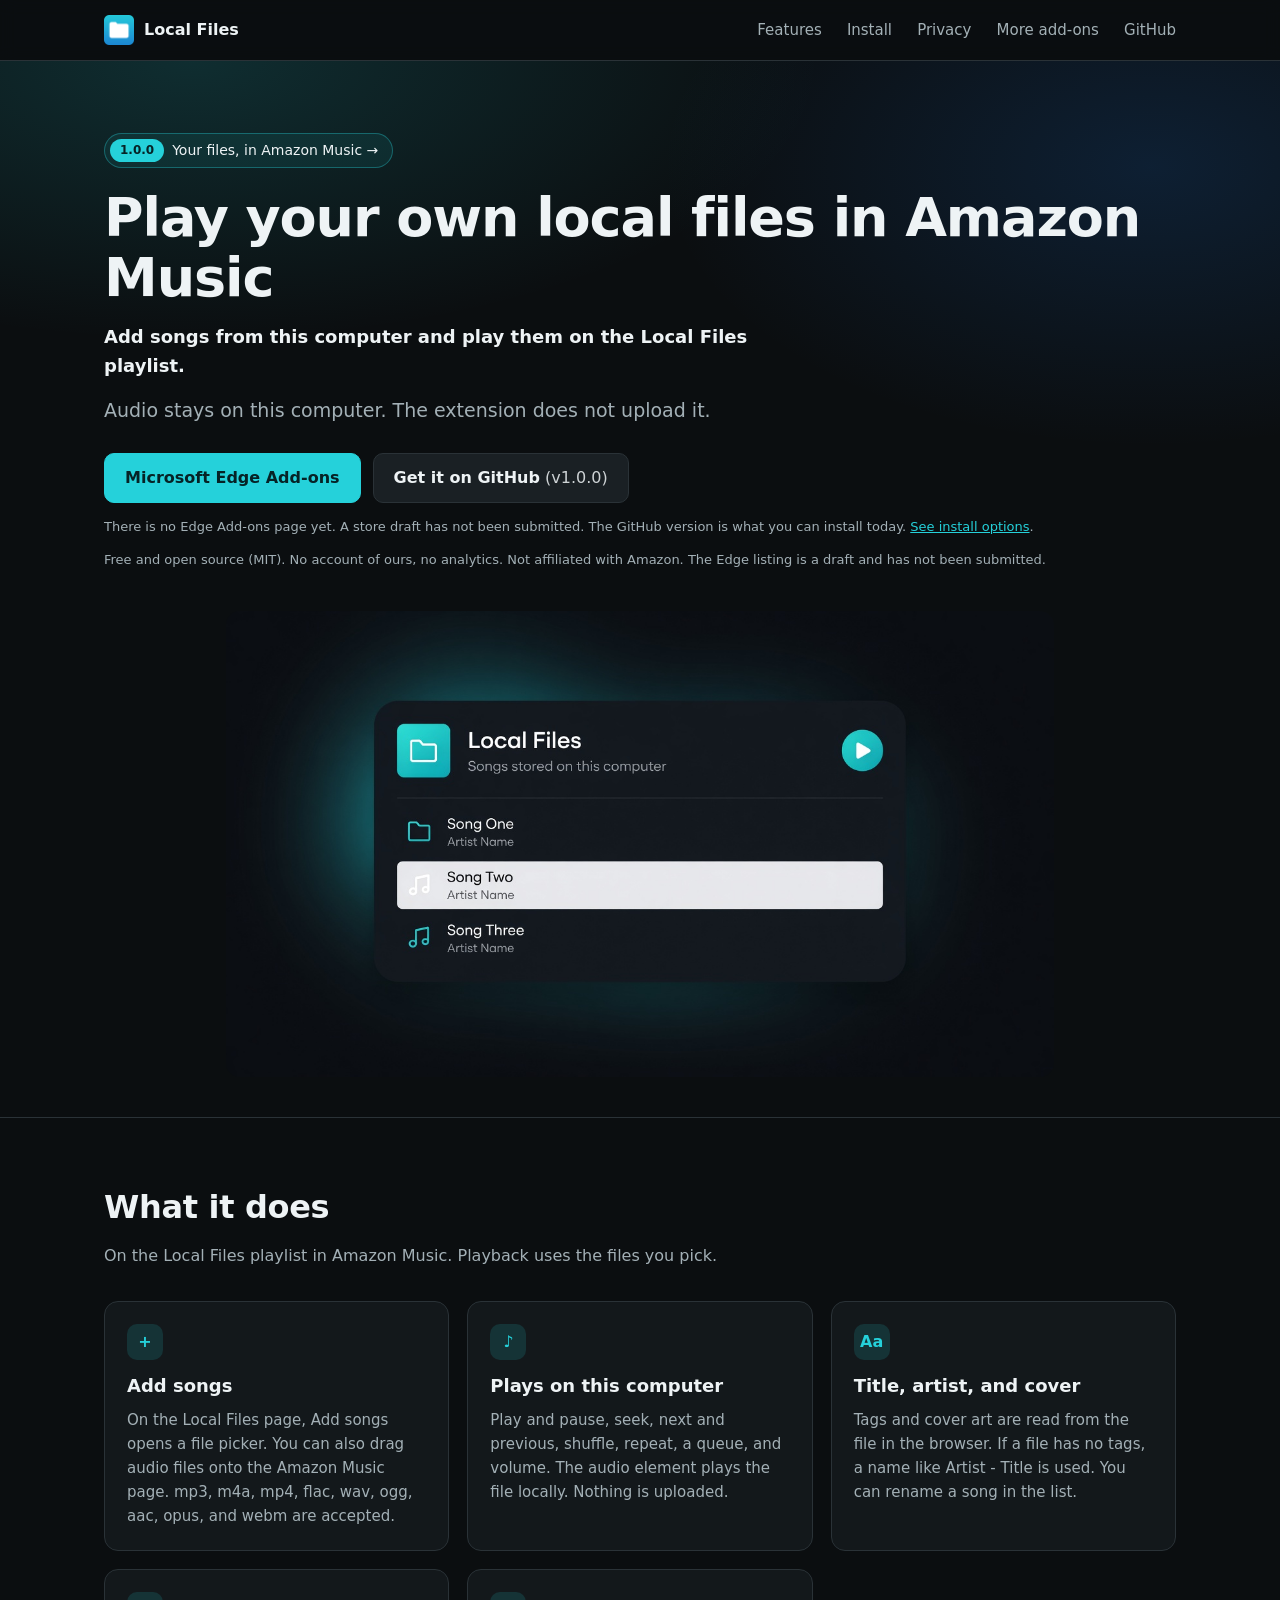
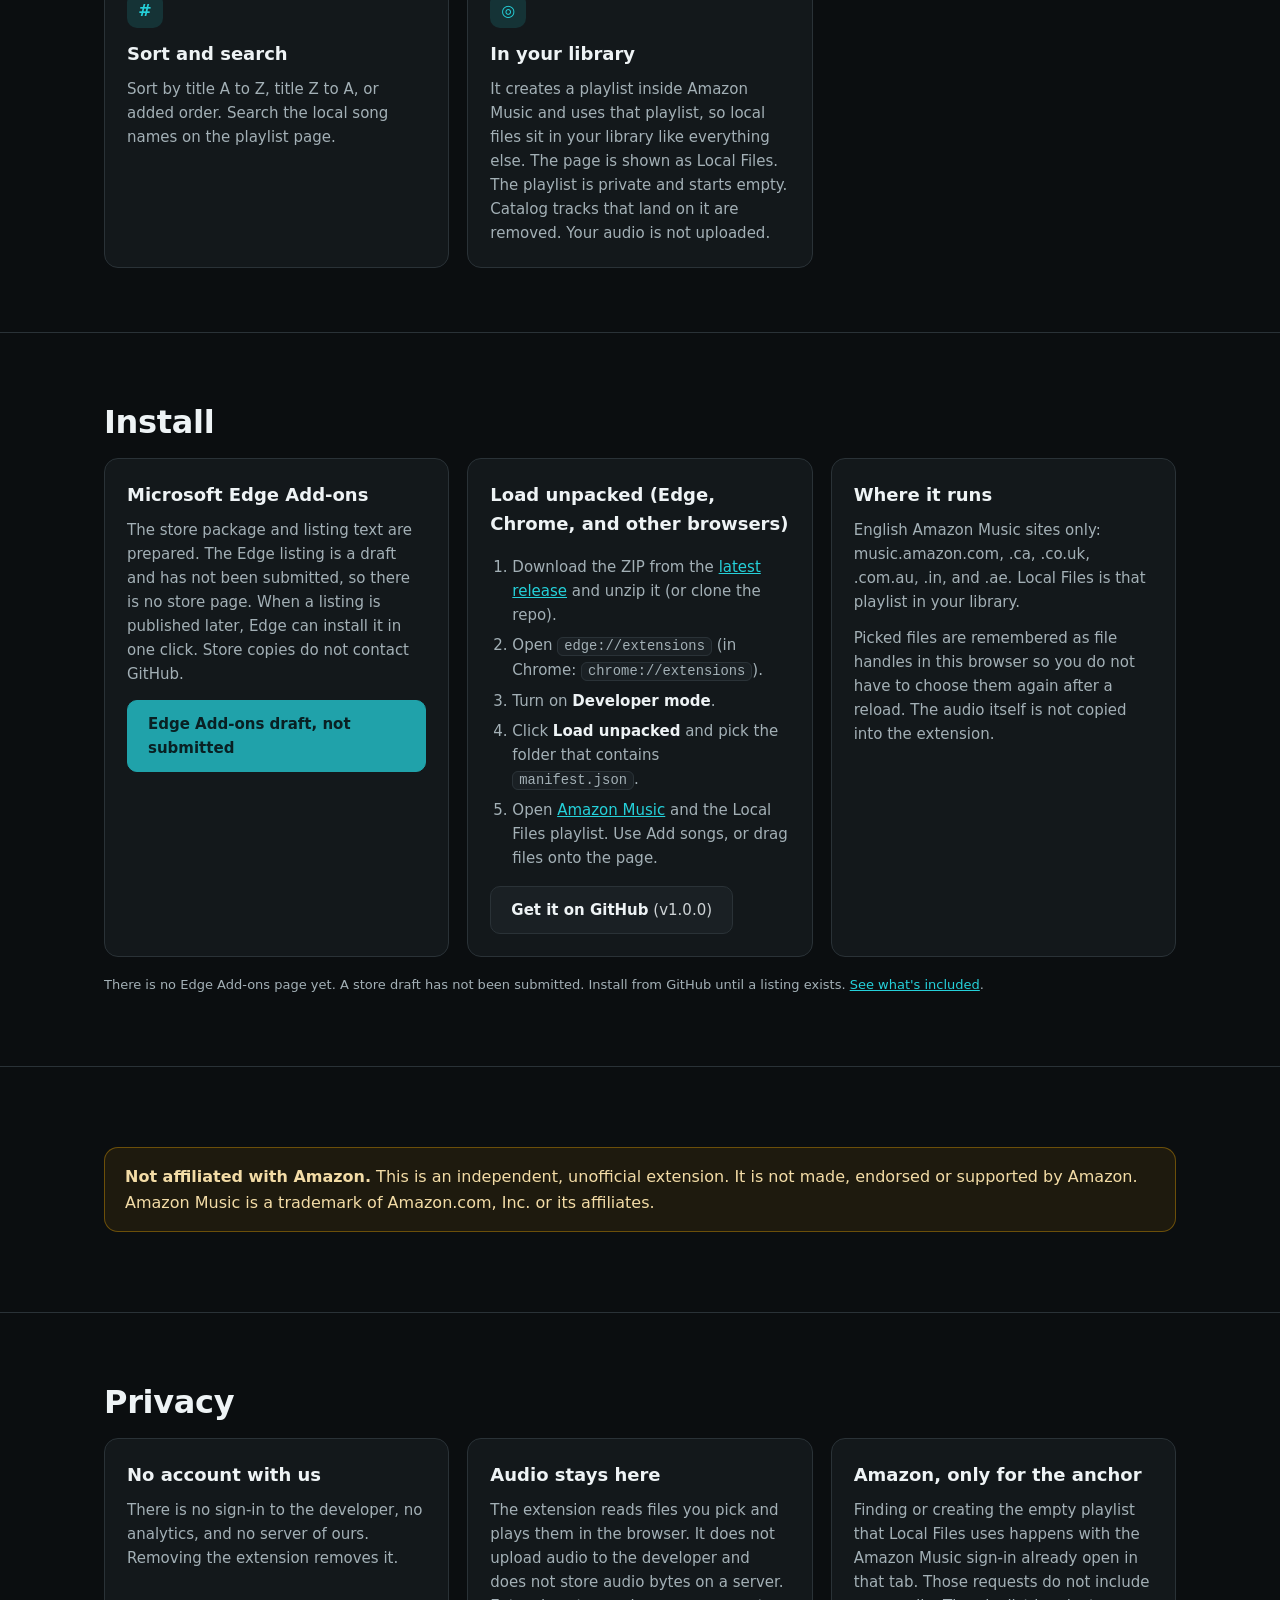
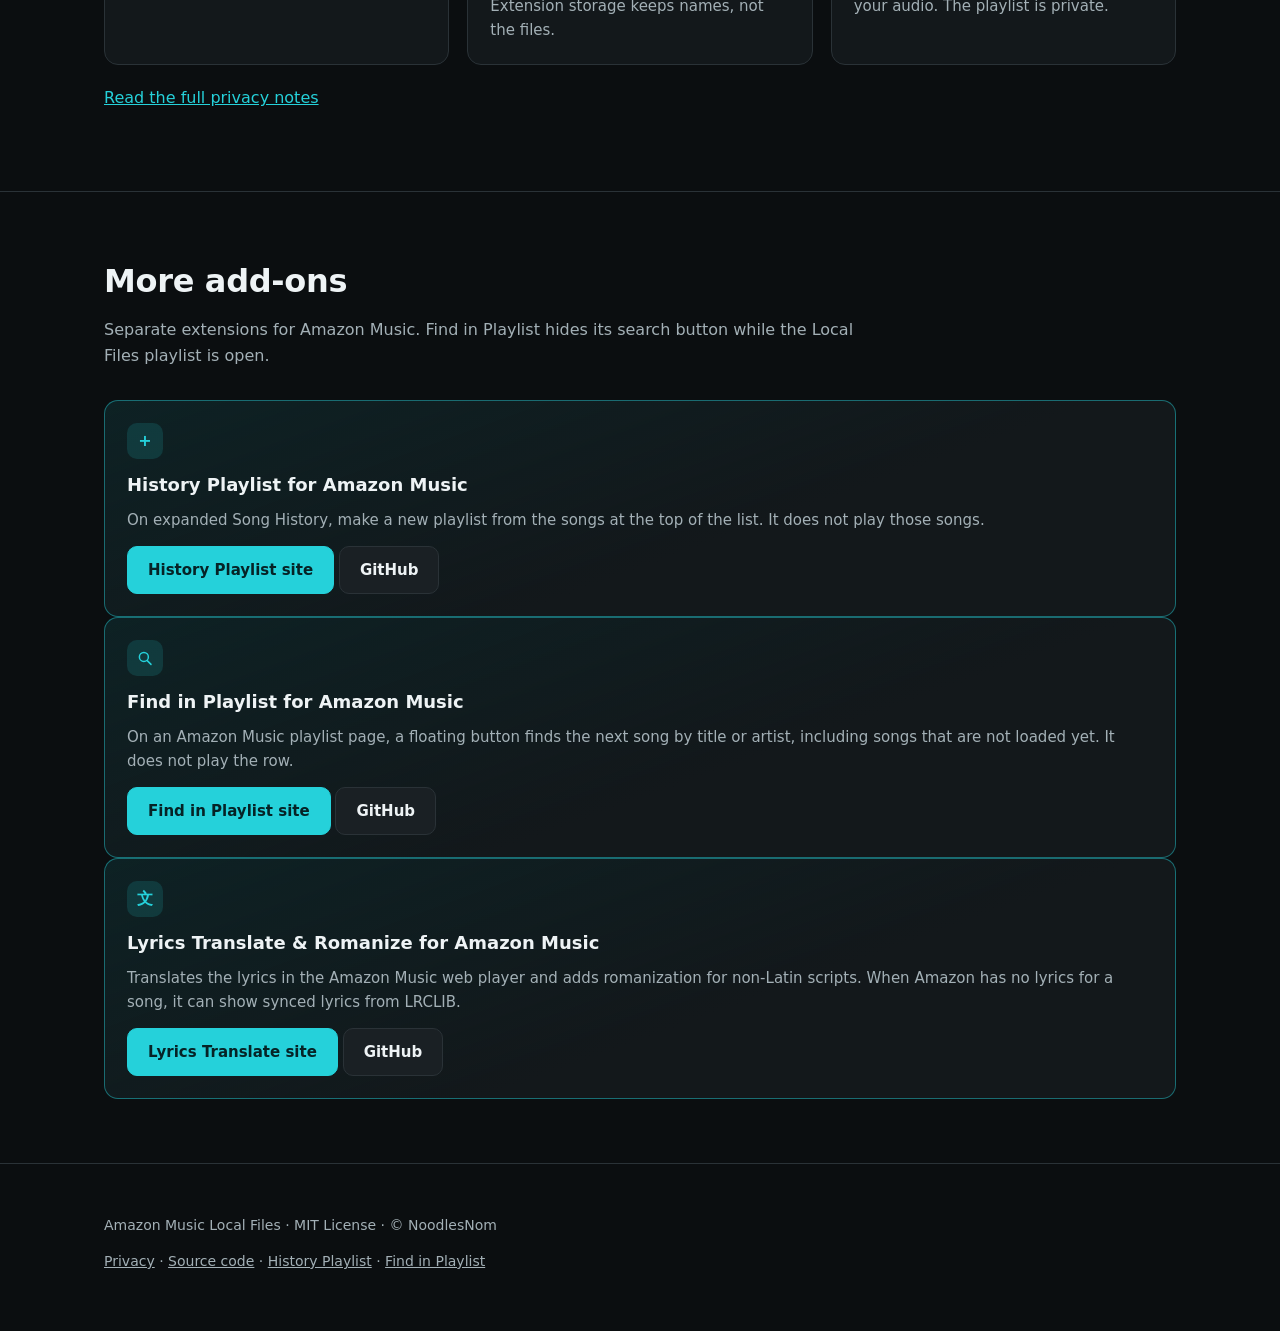
==== docs/index.html @ a8219f85 "Make the Local Files playlist private and update the site. Create that playlist as private, hide the" ====
<!doctype html>
<html lang="en">
<head>
<meta charset="utf-8">
<meta name="viewport" content="width=device-width, initial-scale=1">
<title>Amazon Music Local Files: Microsoft Edge extension</title>
<meta name="description" content="A free Microsoft Edge extension that plays audio files from this computer as a Local Files playlist in Amazon Music. Audio stays on this computer. Not affiliated with Amazon.">
<link rel="icon" href="img/icon.png">
<link rel="stylesheet" href="style.css">
</head>
<body>
<header class="top">
  <div class="wrap">
    <a class="brand" href="#"><img src="img/icon.png" alt="">Local Files</a>
    <nav>
      <a href="#features">Features</a>
      <a href="#install">Install</a>
      <a href="#privacy" class="hide-s">Privacy</a>
      <a href="#more">More add-ons</a>
      <a href="https://github.com/NoodlesNom/local-files-for-amazon-music">GitHub</a>
    </nav>
  </div>
</header>

<div class="hero">
  <div class="wrap">
    <a class="pill" href="#features"><b>1.0.0</b> Your files, in Amazon Music &rarr;</a>
    <h1>Play your own local files in Amazon Music</h1>
    <p class="kicker">Add songs from this computer and play them on the Local Files playlist.</p>
    <p class="lead">Audio stays on this computer. The extension does not upload it.</p>
    <div class="buttons">
      <a class="btn primary" href="#install">Microsoft Edge Add-ons<span class="bver" data-ver="store"></span></a>
      <a class="btn" href="https://github.com/NoodlesNom/local-files-for-amazon-music/releases/latest" title="Download the ZIP and load it unpacked">Get it on GitHub<span class="bver" data-ver="github"></span></a>
    </div>
    <p class="note versions">There is no Edge Add-ons page yet. A store draft has not been submitted. The GitHub version is what you can install today. <a href="#install">See install options</a>.</p>
    <p class="note">Free and open source (MIT). No account of ours, no analytics. Not affiliated with Amazon. The Edge listing is a draft and has not been submitted.</p>
    <div class="shot">
      <img src="img/local-files-hero.png" alt="Local Files playlist with Song One, Song Two, and Song Three, and a play button.">
    </div>
  </div>
</div>

<section id="features">
  <div class="wrap">
    <h2>What it does</h2>
    <p class="sub">On the Local Files playlist in Amazon Music. Playback uses the files you pick.</p>
    <div class="grid">
      <div class="card"><div class="icon">+</div><h3>Add songs</h3>
        <p>On the Local Files page, Add songs opens a file picker. You can also drag audio files onto the Amazon Music page. mp3, m4a, mp4, flac, wav, ogg, aac, opus, and webm are accepted.</p></div>
      <div class="card"><div class="icon">♪</div><h3>Plays on this computer</h3>
        <p>Play and pause, seek, next and previous, shuffle, repeat, a queue, and volume. The audio element plays the file locally. Nothing is uploaded.</p></div>
      <div class="card"><div class="icon">Aa</div><h3>Title, artist, and cover</h3>
        <p>Tags and cover art are read from the file in the browser. If a file has no tags, a name like Artist - Title is used. You can rename a song in the list.</p></div>
      <div class="card"><div class="icon">#</div><h3>Sort and search</h3>
        <p>Sort by title A to Z, title Z to A, or added order. Search the local song names on the playlist page.</p></div>
      <div class="card"><div class="icon">◎</div><h3>In your library</h3>
        <p>It creates a playlist inside Amazon Music and uses that playlist, so local files sit in your library like everything else. The page is shown as Local Files. The playlist is private and starts empty. Catalog tracks that land on it are removed. Your audio is not uploaded.</p></div>
    </div>
  </div>
</section>

<section id="install">
  <div class="wrap">
    <h2>Install</h2>
    <div class="grid">
      <div class="card"><h3>Microsoft Edge Add-ons</h3>
        <p>The store package and listing text are prepared. The Edge listing is a draft and has not been submitted, so there is no store page. When a listing is published later, Edge can install it in one click. Store copies do not contact GitHub.</p>
        <p style="margin-top:14px"><a class="btn primary" href="#install" aria-disabled="true">Edge Add-ons draft, not submitted<span class="bver" data-ver="store"></span></a></p></div>
      <div class="card"><h3>Load unpacked (Edge, Chrome, and other browsers)</h3>
        <ol class="steps">
          <li>Download the ZIP from the <a href="https://github.com/NoodlesNom/local-files-for-amazon-music/releases/latest">latest release</a> and unzip it (or clone the repo).</li>
          <li>Open <code>edge://extensions</code> (in Chrome: <code>chrome://extensions</code>).</li>
          <li>Turn on <b>Developer mode</b>.</li>
          <li>Click <b>Load unpacked</b> and pick the folder that contains <code>manifest.json</code>.</li>
          <li>Open <a href="https://music.amazon.com">Amazon Music</a> and the Local Files playlist. Use Add songs, or drag files onto the page.</li>
        </ol>
        <p style="margin-top:14px"><a class="btn" href="https://github.com/NoodlesNom/local-files-for-amazon-music/releases/latest" title="Download the ZIP and load it unpacked">Get it on GitHub<span class="bver" data-ver="github"></span></a></p></div>
      <div class="card"><h3>Where it runs</h3>
        <p>English Amazon Music sites only: music.amazon.com, .ca, .co.uk, .com.au, .in, and .ae. Local Files is that playlist in your library.</p>
        <p style="margin-top:12px">Picked files are remembered as file handles in this browser so you do not have to choose them again after a reload. The audio itself is not copied into the extension.</p></div>
    </div>
    <p class="note versions" style="margin-top:18px">There is no Edge Add-ons page yet. A store draft has not been submitted. Install from GitHub until a listing exists. <a href="#features">See what's included</a>.</p>
  </div>
</section>

<section>
  <div class="wrap">
    <p class="disclaimer"><b>Not affiliated with Amazon.</b> This is an independent, unofficial extension. It is not made, endorsed or supported by Amazon. Amazon Music is a trademark of Amazon.com, Inc. or its affiliates.</p>
  </div>
</section>

<section id="privacy">
  <div class="wrap">
    <h2>Privacy</h2>
    <div class="grid">
      <div class="card"><h3>No account with us</h3><p>There is no sign-in to the developer, no analytics, and no server of ours. Removing the extension removes it.</p></div>
      <div class="card"><h3>Audio stays here</h3><p>The extension reads files you pick and plays them in the browser. It does not upload audio to the developer and does not store audio bytes on a server. Extension storage keeps names, not the files.</p></div>
      <div class="card"><h3>Amazon, only for the anchor</h3><p>Finding or creating the empty playlist that Local Files uses happens with the Amazon Music sign-in already open in that tab. Those requests do not include your audio. The playlist is private.</p></div>
    </div>
    <p style="margin-top:20px"><a href="privacy.html">Read the full privacy notes</a></p>
  </div>
</section>

<section id="more">
  <div class="wrap">
    <h2>More add-ons</h2>
    <p class="sub">Separate extensions for Amazon Music. Find in Playlist hides its search button while the Local Files playlist is open.</p>
    <div class="card new">
      <div class="icon" aria-hidden="true">+</div>
      <h3>History Playlist for Amazon Music</h3>
      <p>On expanded Song History, make a new playlist from the songs at the top of the list. It does not play those songs.</p>
      <p style="margin-top:14px"><a class="btn primary" href="https://noodlesnom.github.io/history-playlist-for-amazon-music/">History Playlist site</a> <a class="btn" href="https://github.com/NoodlesNom/history-playlist-for-amazon-music">GitHub</a></p>
    </div>
    <div class="card new">
      <div class="icon" aria-hidden="true"><svg viewBox="0 0 24 24" width="18" height="18"><circle cx="10.5" cy="10.5" r="6" fill="none" stroke="currentColor" stroke-width="2"/><path d="M15 15.5 L20 20.5" fill="none" stroke="currentColor" stroke-width="2" stroke-linecap="round"/></svg></div>
      <h3>Find in Playlist for Amazon Music</h3>
      <p>On an Amazon Music playlist page, a floating button finds the next song by title or artist, including songs that are not loaded yet. It does not play the row.</p>
      <p style="margin-top:14px"><a class="btn primary" href="https://noodlesnom.github.io/find-in-playlist-for-amazon-music/">Find in Playlist site</a> <a class="btn" href="https://github.com/NoodlesNom/find-in-playlist-for-amazon-music">GitHub</a></p>
    </div>
    <div class="card new">
      <div class="icon">文</div>
      <h3>Lyrics Translate &amp; Romanize for Amazon Music</h3>
      <p>Translates the lyrics in the Amazon Music web player and adds romanization for non-Latin scripts. When Amazon has no lyrics for a song, it can show synced lyrics from LRCLIB.</p>
      <p style="margin-top:14px"><a class="btn primary" href="https://noodlesnom.github.io/lyrics-translate-for-amazon-music/">Lyrics Translate site</a> <a class="btn" href="https://github.com/NoodlesNom/lyrics-translate-for-amazon-music">GitHub</a></p>
    </div>
  </div>
</section>

<footer>
  <div class="wrap">
    <p>Amazon Music Local Files · MIT License · © NoodlesNom</p>
    <p><a href="privacy.html">Privacy</a> · <a href="https://github.com/NoodlesNom/local-files-for-amazon-music">Source code</a> · <a href="https://noodlesnom.github.io/history-playlist-for-amazon-music/">History Playlist</a> · <a href="https://noodlesnom.github.io/find-in-playlist-for-amazon-music/">Find in Playlist</a></p>
  </div>
</footer>
<script>
// Version numbers in the install buttons: versions.json is on this same site (updated by a GitHub Actions workflow every
// 6 hours and on each release), so visitors' browsers make no third-party requests. If it can't load, the buttons just show no version.
fetch('versions.json', { cache: 'no-cache' }).then((r) => (r.ok ? r.json() : Promise.reject(r.status))).then((v) => {
  const ok = (x) => typeof x === 'string' && /^\d+(\.\d+){1,3}$/.test(x);
  const at = new Date(v.checked);
  const when = isNaN(at) ? '' : 'Version checked ' + at.toLocaleString();
  document.querySelectorAll('[data-ver]').forEach((el) => {
    const x = v[el.dataset.ver];
    if (!ok(x)) return;
    el.textContent = ' (v' + x + ')';
    if (when) el.parentElement.title = (el.parentElement.title ? el.parentElement.title + '. ' : '') + when;
  });
  if (ok(v.store) && ok(v.github) && v.store === v.github) {
    document.querySelectorAll('.note.versions').forEach((el) => { el.hidden = true; });
  }
}).catch(() => {});
</script>
</body>
</html>
---- docs/style.css ----
:root {
  --bg: #0b0e10; --panel: #13181b; --panel2: #1a2024; --line: #2a3237; --text: #eef3f5; --muted: #a3b0b6;
  --accent: #25d1da; --blue: #1a6fd1; --radius: 14px;
}
* { box-sizing: border-box; }
html { scroll-behavior: smooth; }
body { margin: 0; background: var(--bg); color: var(--text); font: 16px/1.6 system-ui, -apple-system, "Segoe UI", Roboto, "Helvetica Neue", Arial, sans-serif; }
a { color: var(--accent); }
img { max-width: 100%; height: auto; display: block; }
.wrap { max-width: 1120px; margin: 0 auto; padding: 0 24px; }
header.top { position: sticky; top: 0; z-index: 10; background: rgba(11, 14, 16, .88); backdrop-filter: blur(8px); border-bottom: 1px solid var(--line); }
header.top .wrap { display: flex; align-items: center; justify-content: space-between; height: 60px; gap: 16px; }
.brand { display: flex; align-items: center; gap: 10px; color: var(--text); text-decoration: none; font-weight: 700; }
.brand img { width: 30px; height: 30px; }
nav a { color: var(--muted); text-decoration: none; margin-left: 20px; font-size: 15px; }
nav a:hover { color: var(--text); }
.hero { padding: 72px 0 40px; background: radial-gradient(900px 400px at 15% 0%, rgba(37, 209, 218, .16), transparent 70%), radial-gradient(700px 400px at 90% 10%, rgba(26, 111, 209, .18), transparent 70%); }
.hero h1 { font-size: clamp(32px, 5vw, 54px); line-height: 1.1; margin: 0 0 16px; letter-spacing: -.02em; }
.hero h1 span { background: linear-gradient(90deg, var(--accent), #6aa8ff); -webkit-background-clip: text; background-clip: text; color: transparent; }
.lead { font-size: 19px; color: var(--muted); max-width: 720px; margin: 0 0 28px; }
.buttons { display: flex; flex-wrap: wrap; gap: 12px; margin-bottom: 14px; }
.btn { display: inline-block; padding: 11px 20px; border-radius: 10px; font-weight: 600; text-decoration: none; border: 1px solid var(--line); color: var(--text); background: var(--panel2); }
.btn.primary { background: var(--accent); color: #062326; border-color: var(--accent); }
.btn[aria-disabled="true"] { opacity: .75; cursor: default; }
.note { font-size: 13px; color: var(--muted); }
.note.versions { margin: 0 0 6px; }
.btn .bver { font-variant-numeric: tabular-nums; opacity: .85; font-weight: 500; }
.shot { width: min(100%, 828px); margin: 40px auto 0; border-radius: var(--radius); overflow: hidden; }
.shot img { width: 100%; height: auto; }
section { padding: 64px 0; border-top: 1px solid var(--line); }
section h2 { font-size: 32px; margin: 0 0 10px; letter-spacing: -.01em; }
section > .wrap > p.sub { color: var(--muted); margin: 0 0 32px; max-width: 760px; }
.grid { display: grid; grid-template-columns: repeat(auto-fit, minmax(300px, 1fr)); gap: 18px; }
.card { background: var(--panel); border: 1px solid var(--line); border-radius: var(--radius); padding: 22px; }
.card h3 { margin: 0 0 8px; font-size: 18px; }
.card p, .card li { color: var(--muted); font-size: 15px; }
.card p { margin: 0; }
.card ul { margin: 8px 0 0; padding-left: 18px; }
.icon { display: inline-flex; width: 36px; height: 36px; align-items: center; justify-content: center; border-radius: 10px; background: rgba(37, 209, 218, .14); color: var(--accent); font-weight: 700; margin-bottom: 12px; }
.split { display: grid; grid-template-columns: 1.35fr 1fr; gap: 40px; align-items: center; margin-top: 48px; }
.split.rev { grid-template-columns: 1fr 1.35fr; }
.split.rev .media { order: 2; }
.split .media { border-radius: var(--radius); overflow: hidden; border: 1px solid var(--line); }
.split .media img { width: 100%; height: auto; }
.split h3 { font-size: 24px; margin: 0 0 10px; }
.split p, .split li { color: var(--muted); }
.popup-wrap { display: grid; grid-template-columns: 340px 1fr; gap: 48px; align-items: start; }
.popup-wrap .popup-img { border-radius: 12px; overflow: hidden; border: 1px solid var(--line); box-shadow: 0 20px 60px rgba(0, 0, 0, .5); }
dl.controls { margin: 0; display: grid; grid-template-columns: 200px 1fr; gap: 12px 20px; }
dl.controls dt { font-weight: 600; }
dl.controls dd { margin: 0; color: var(--muted); }
.dot { display: inline-block; width: 10px; height: 10px; border-radius: 50%; margin-right: 6px; vertical-align: 0; }
.g { background: #3ddc84; } .a { background: #ffb300; } .r { background: #ff5252; } .n { background: #8a8f91; }
ol.steps { padding-left: 22px; } ol.steps li { margin: 6px 0; color: var(--muted); } ol.steps li b { color: var(--text); }
code, kbd { background: var(--panel2); border: 1px solid var(--line); border-radius: 6px; padding: 1px 6px; font-size: .92em; }
.disclaimer { background: rgba(255, 179, 0, .08); border: 1px solid rgba(255, 179, 0, .35); border-radius: var(--radius); padding: 16px 20px; color: #f3dca6; }
footer { border-top: 1px solid var(--line); padding: 36px 0 48px; color: var(--muted); font-size: 14px; }
footer a { color: var(--muted); }
.doc { max-width: 780px; padding: 48px 24px 64px; margin: 0 auto; }
.doc h1 { font-size: 36px; margin: 0 0 6px; }
.doc h2 { font-size: 22px; margin: 34px 0 8px; }
.doc p, .doc li { color: #cdd6da; }
.pill { display: inline-flex; align-items: center; gap: 8px; margin-bottom: 20px; padding: 5px 14px 5px 5px; border-radius: 999px; border: 1px solid rgba(37, 209, 218, .35); background: rgba(37, 209, 218, .08); color: var(--text); text-decoration: none; font-size: 14px; }
.pill b { white-space: nowrap; flex: none; background: var(--accent); color: #062326; border-radius: 999px; padding: 2px 10px; font-size: 12px; }
.pill:hover { border-color: var(--accent); }
.tag { display: inline-block; vertical-align: middle; margin-left: 6px; padding: 1px 8px; border-radius: 999px; background: rgba(37, 209, 218, .16); color: var(--accent); font-size: 11px; font-weight: 700; letter-spacing: .04em; text-transform: uppercase; }
.split .tag { margin: 0 0 10px; }
.card { position: relative; }
.card .icon + .tag { position: absolute; top: 28px; right: 22px; margin: 0; }
.grid > .card.new { grid-column: 1 / -1; }
.grid.five { grid-template-columns: repeat(6, 1fr); }
.grid.five > .card { grid-column: span 2; }
.grid.five > .card:nth-child(n+4) { grid-column: span 3; }
.doc .table-wrap { overflow-x: auto; }
.card.new { border-color: rgba(37, 209, 218, .45); background: linear-gradient(160deg, rgba(37, 209, 218, .10), var(--panel) 60%); }
ul.ticks { list-style: none; padding: 0; margin: 14px 0 0; }
ul.ticks li { position: relative; padding-left: 26px; margin: 8px 0; }
ul.ticks li::before { content: "✓"; position: absolute; left: 0; top: 0; color: var(--accent); font-weight: 700; }
.changelog { display: grid; grid-template-columns: repeat(auto-fit, minmax(190px, 1fr)); gap: 16px; }
.changelog .card h3 { font-size: 20px; }
.card p.upd-note { margin-top: 12px; padding: 10px 12px; border-radius: 10px; background: rgba(26, 111, 209, .14); border: 1px solid rgba(26, 111, 209, .45); color: #cdd6da; }
.card p.upd-note b { color: var(--text); }

.kicker { font-size: 18px; font-weight: 600; color: var(--text); max-width: 720px; margin: 0 0 14px; }
.search-stage {
  background:
    radial-gradient(640px 280px at 72% 0%, rgba(37, 209, 218, .20), transparent 70%),
    radial-gradient(480px 240px at 10% 100%, rgba(26, 111, 209, .16), transparent 70%),
    #13181b;
  padding: 64px 24px 72px;
  display: flex;
  justify-content: center;
}
.search-demo { display: flex; flex-direction: column; align-items: flex-end; gap: 16px; width: min(560px, 100%); }
.demo-btn {
  width: 64px; height: 64px; border-radius: 50%;
  border: 2px solid #25d1da; background: rgba(20, 22, 23, .92); color: #25d1da;
  display: flex; align-items: center; justify-content: center;
  box-shadow: 0 8px 24px rgba(0, 0, 0, .35);
}
.demo-btn svg { width: 32px; height: 32px; display: block; }
.demo-pop {
  display: flex; flex-wrap: wrap; align-items: center; gap: 12px;
  width: 100%; padding: 16px;
  border: 2px solid #3a3f41; border-radius: 20px; background: #0f1111;
  box-shadow: 0 16px 50px rgba(0, 0, 0, .45);
}
.demo-input {
  flex: 1 1 180px; min-width: 0; height: 56px;
  border: 2px solid #25d1da; border-radius: 12px; background: #1c1f20;
  color: rgba(255, 255, 255, .45); font: 26px/56px system-ui, -apple-system, "Segoe UI", sans-serif;
  padding: 0 16px;
}
.demo-go {
  height: 56px; border-radius: 12px; background: #25d1da; color: #0f1111;
  font: 600 26px/56px system-ui, -apple-system, "Segoe UI", sans-serif; padding: 0 20px;
}
@media (max-width: 860px) {
  .split, .split.rev, .popup-wrap, .grid.five { grid-template-columns: 1fr; }
  .grid.five > .card, .grid.five > .card:nth-child(n+4) { grid-column: auto; }
  .split.rev .media { order: 0; }
  dl.controls { grid-template-columns: 1fr; gap: 2px; } dl.controls dd { margin-bottom: 10px; }
  nav a { margin-left: 12px; }
}
@media (max-width: 560px) {
  nav a.hide-s { display: none; }
  .brand { white-space: nowrap; } nav { white-space: nowrap; } nav a { margin-left: 10px; font-size: 14px; }
  .pill { font-size: 12px; border-radius: 16px; }
}

.hist-pop {
  width: min(360px, 100%);
  display: flex; flex-direction: column; gap: 12px;
  padding: 20px; border: 2px solid #3a3f41; border-radius: 20px; background: #0f1111;
  box-shadow: 0 16px 50px rgba(0,0,0,.45); text-align: left;
}
.hist-pop h2 { margin: 0; font-size: 22px; }
.hist-pop label { display: flex; flex-direction: column; gap: 6px; color: rgba(255,255,255,.75); font-size: 14px; }
.hist-pop label span {
  display: block; height: 48px; padding: 0 14px; border: 2px solid #3a3f41; border-radius: 12px;
  background: #1c1f20; color: #fff; font: 20px/48px system-ui, sans-serif;
}
.hist-pop .demo-go { text-align: center; }
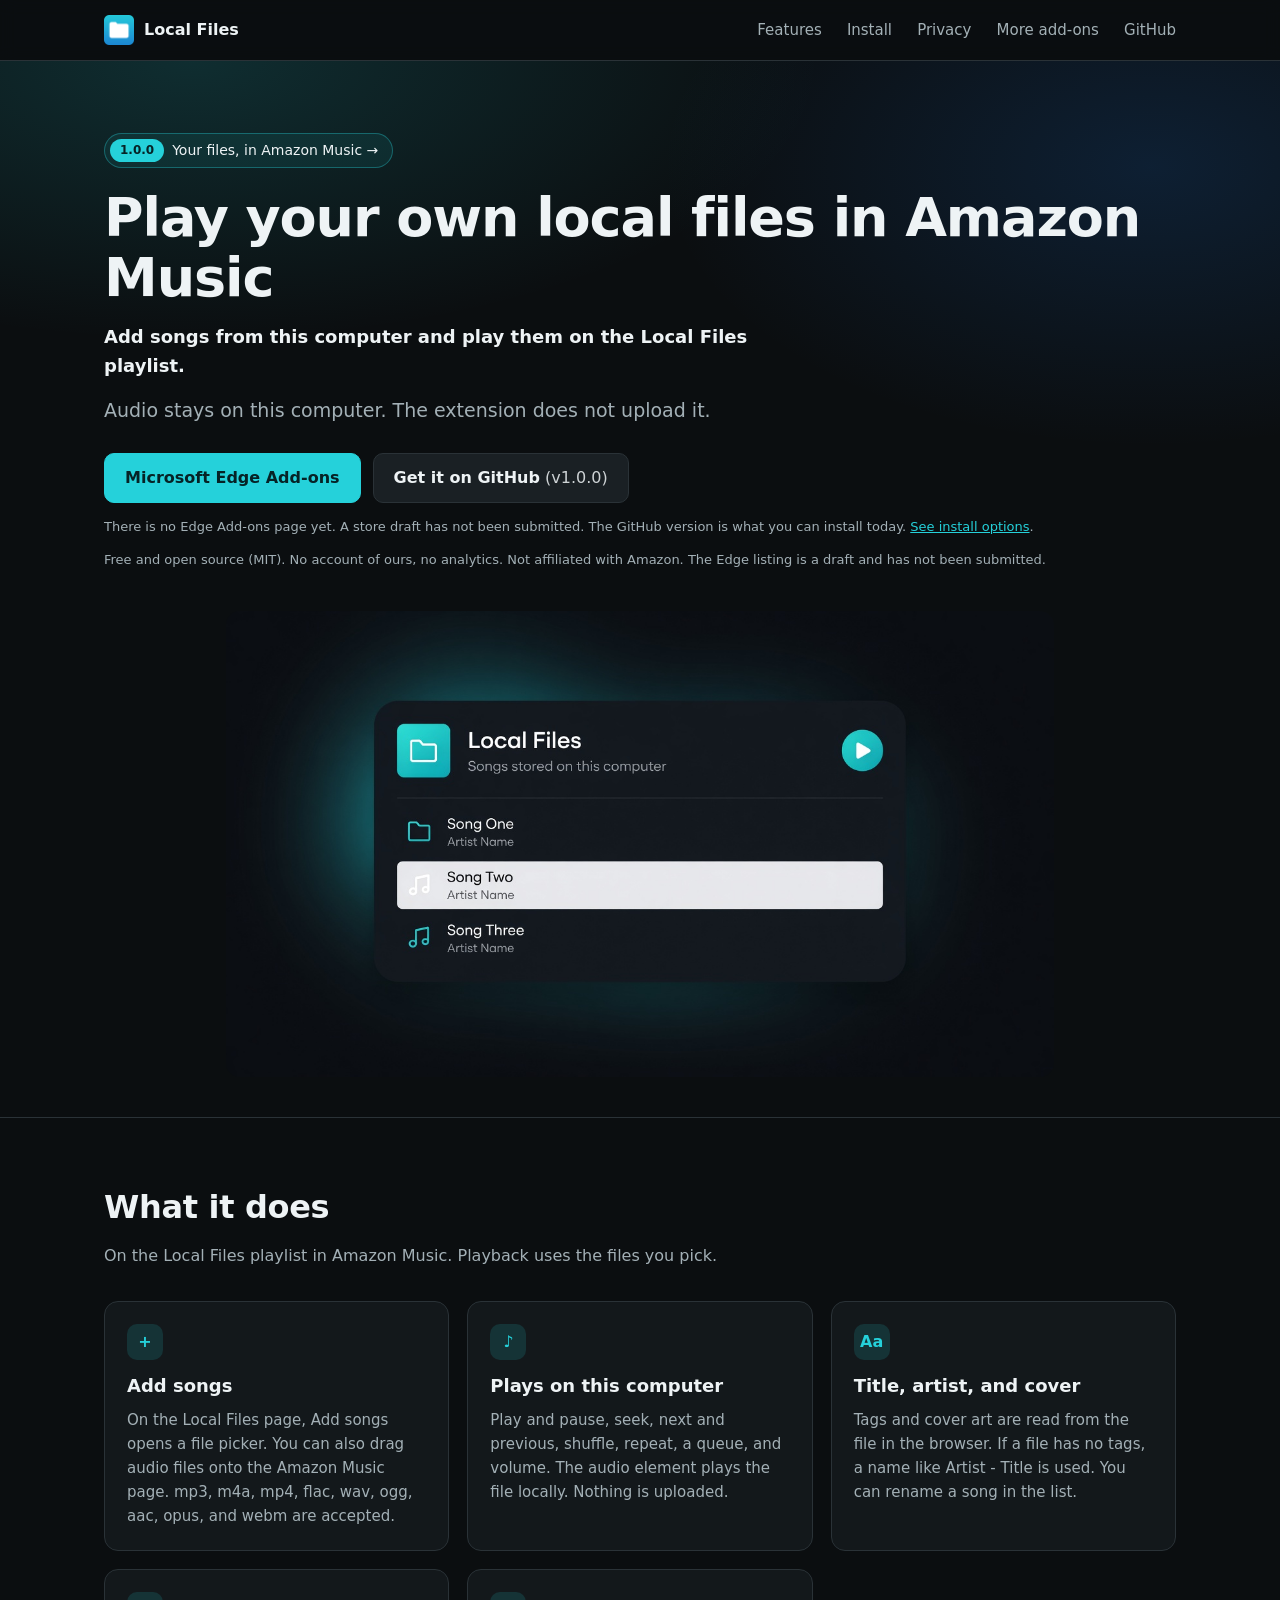
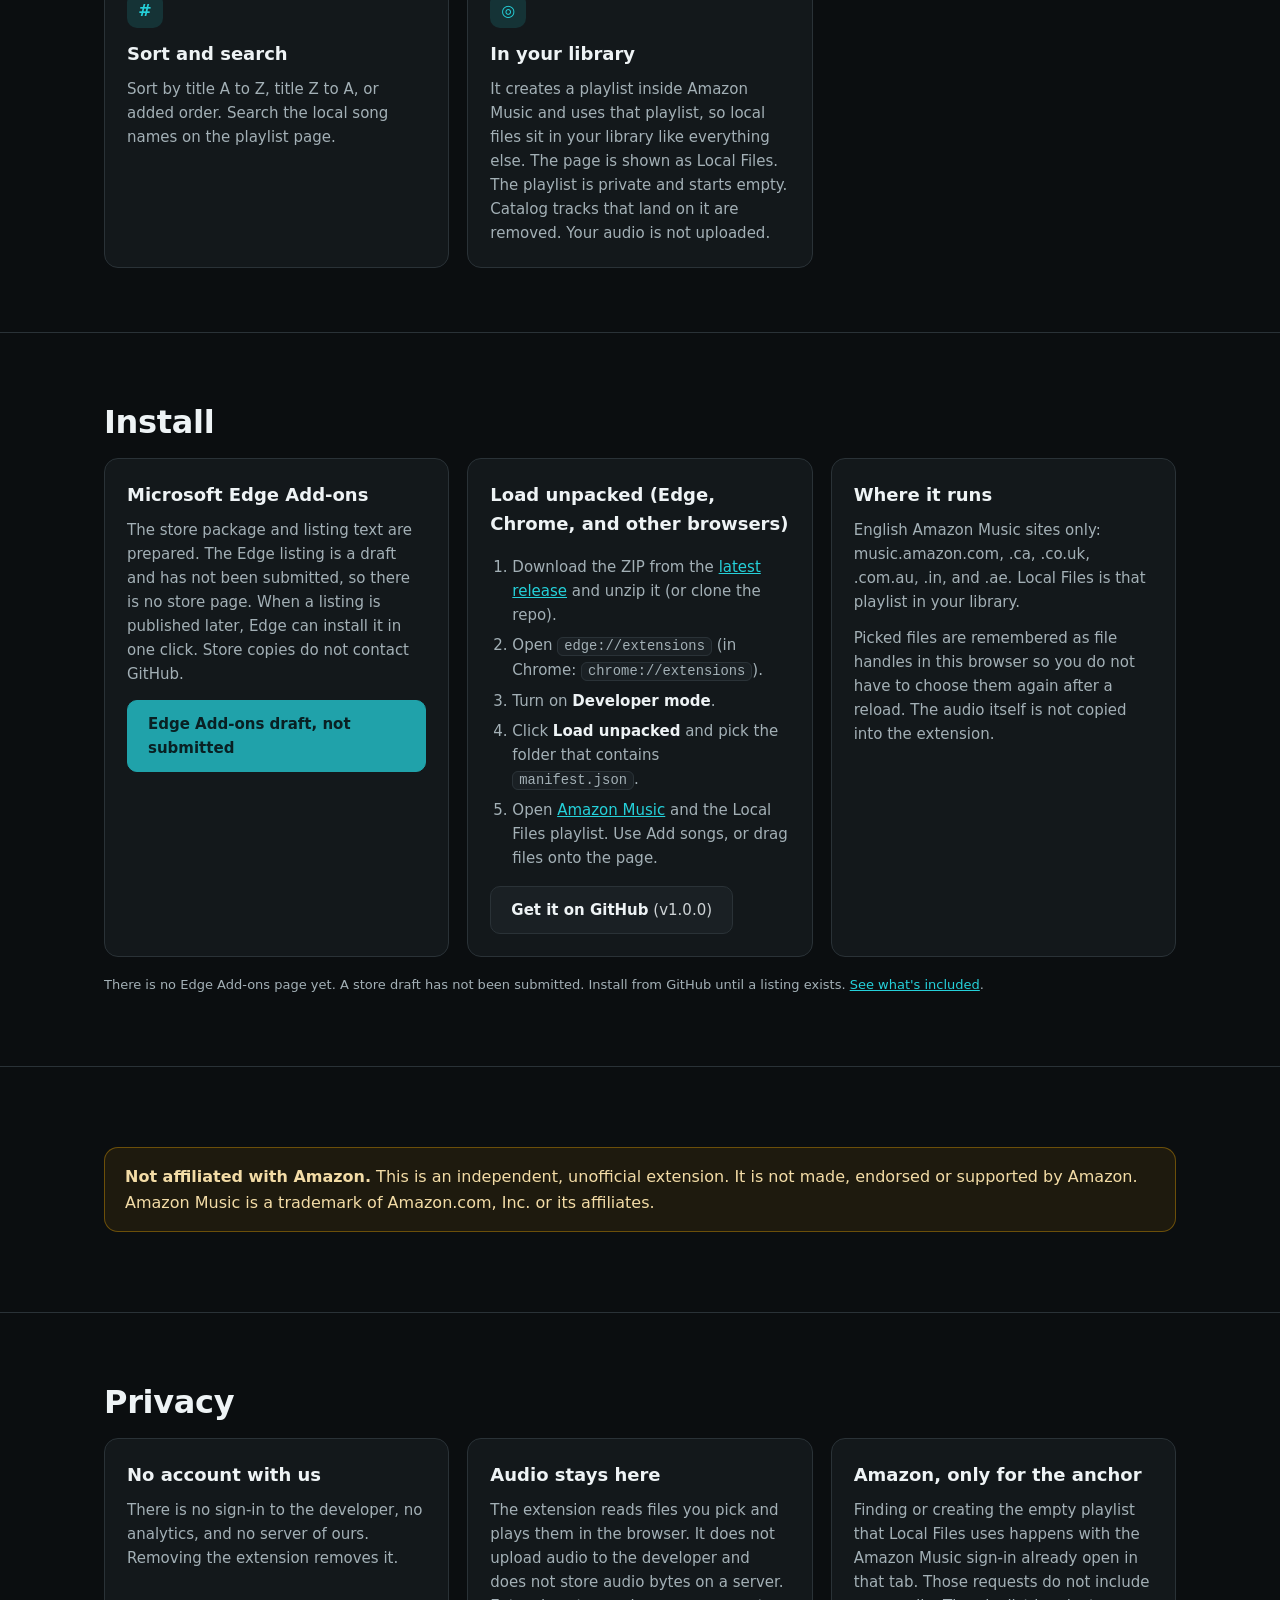
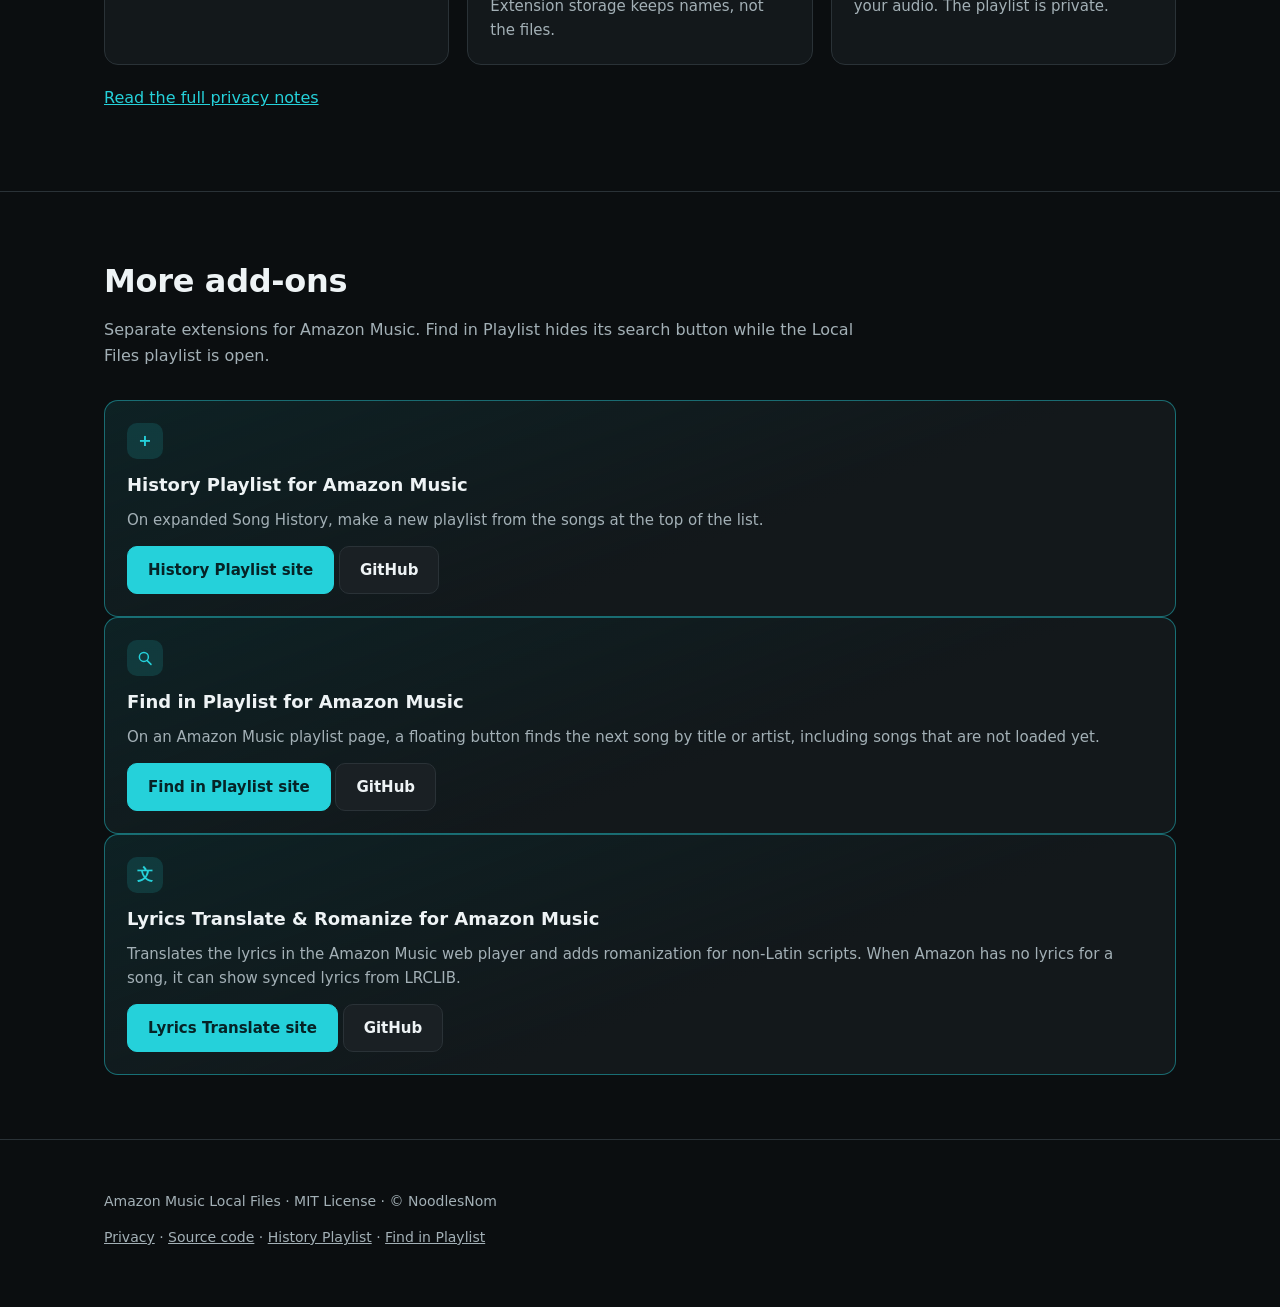
==== commit c5ed6f1f: "Remove playback sentences from add-on blurbs" ====
--- a/docs/index.html
+++ b/docs/index.html
@@ -108,13 +108,13 @@
     <div class="card new">
       <div class="icon" aria-hidden="true">+</div>
       <h3>History Playlist for Amazon Music</h3>
-      <p>On expanded Song History, make a new playlist from the songs at the top of the list. It does not play those songs.</p>
+      <p>On expanded Song History, make a new playlist from the songs at the top of the list.</p>
       <p style="margin-top:14px"><a class="btn primary" href="https://noodlesnom.github.io/history-playlist-for-amazon-music/">History Playlist site</a> <a class="btn" href="https://github.com/NoodlesNom/history-playlist-for-amazon-music">GitHub</a></p>
     </div>
     <div class="card new">
       <div class="icon" aria-hidden="true"><svg viewBox="0 0 24 24" width="18" height="18"><circle cx="10.5" cy="10.5" r="6" fill="none" stroke="currentColor" stroke-width="2"/><path d="M15 15.5 L20 20.5" fill="none" stroke="currentColor" stroke-width="2" stroke-linecap="round"/></svg></div>
       <h3>Find in Playlist for Amazon Music</h3>
-      <p>On an Amazon Music playlist page, a floating button finds the next song by title or artist, including songs that are not loaded yet. It does not play the row.</p>
+      <p>On an Amazon Music playlist page, a floating button finds the next song by title or artist, including songs that are not loaded yet.</p>
       <p style="margin-top:14px"><a class="btn primary" href="https://noodlesnom.github.io/find-in-playlist-for-amazon-music/">Find in Playlist site</a> <a class="btn" href="https://github.com/NoodlesNom/find-in-playlist-for-amazon-music">GitHub</a></p>
     </div>
     <div class="card new">
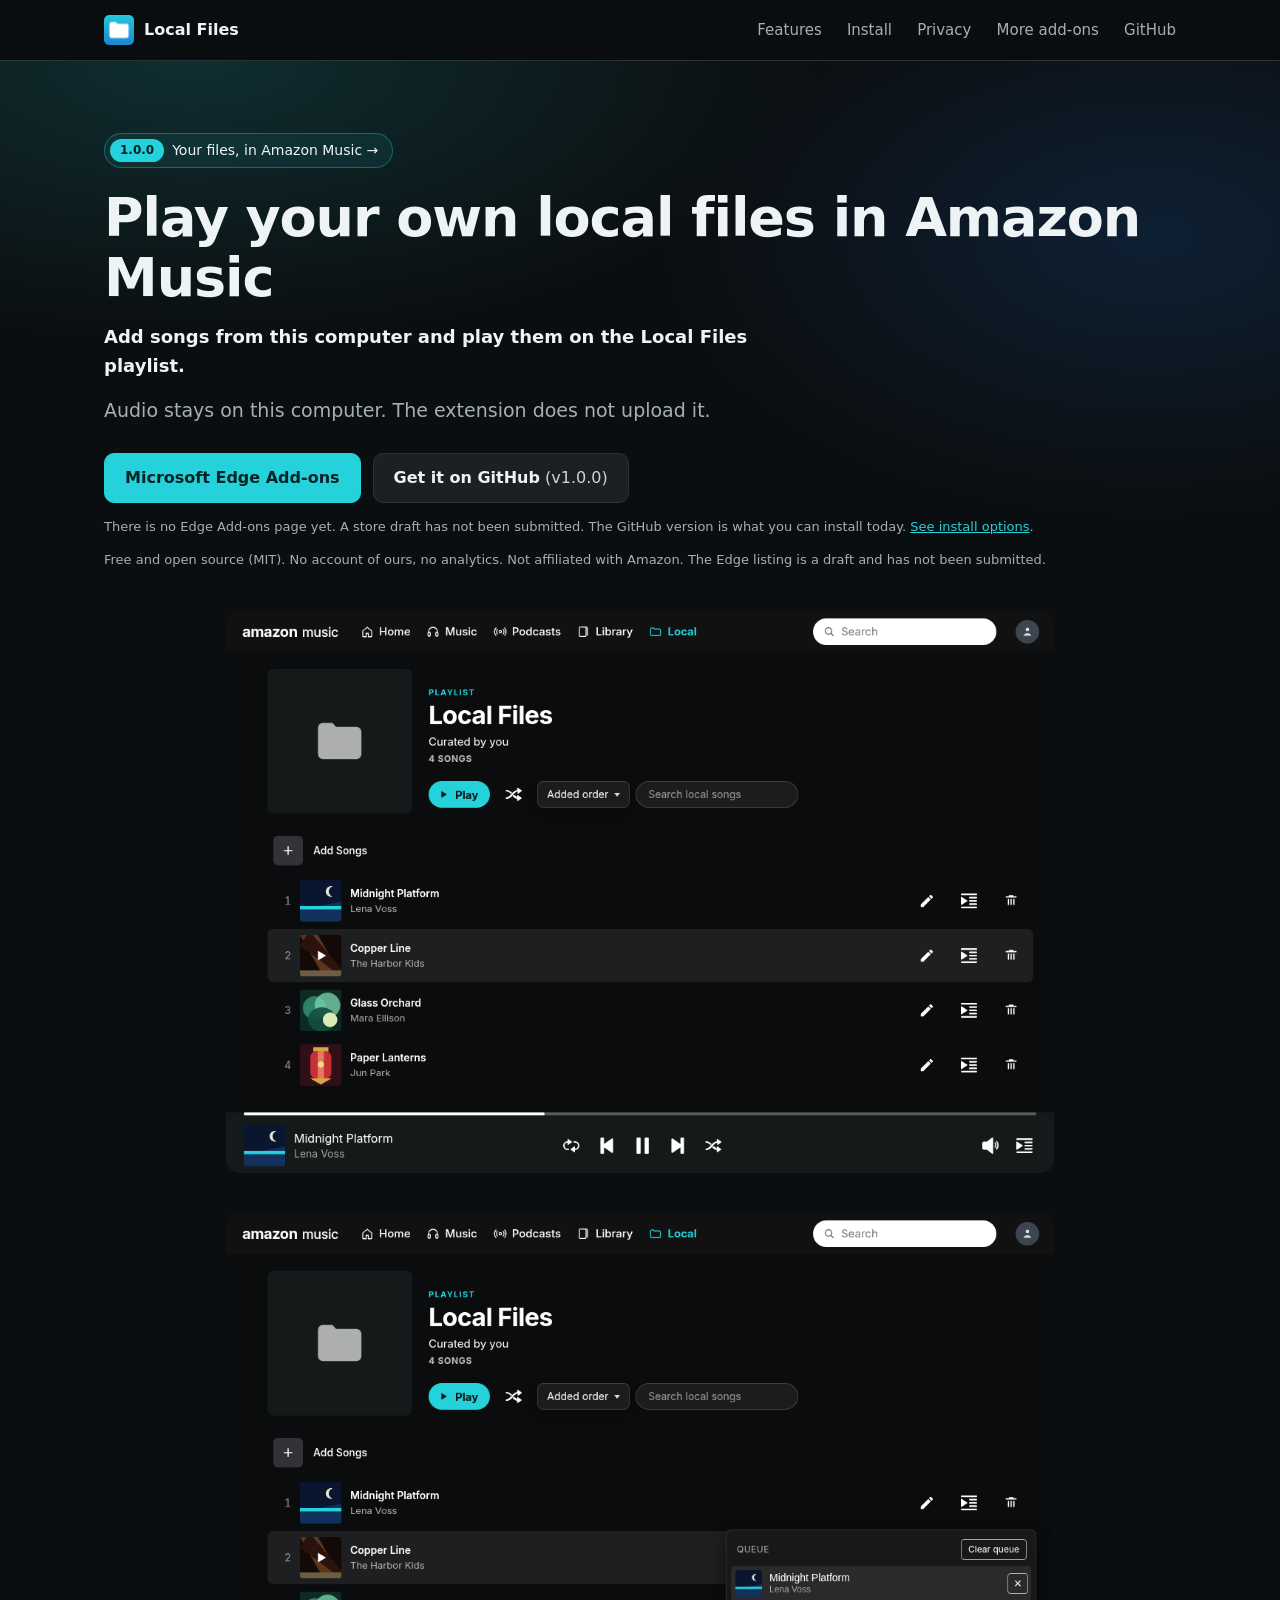
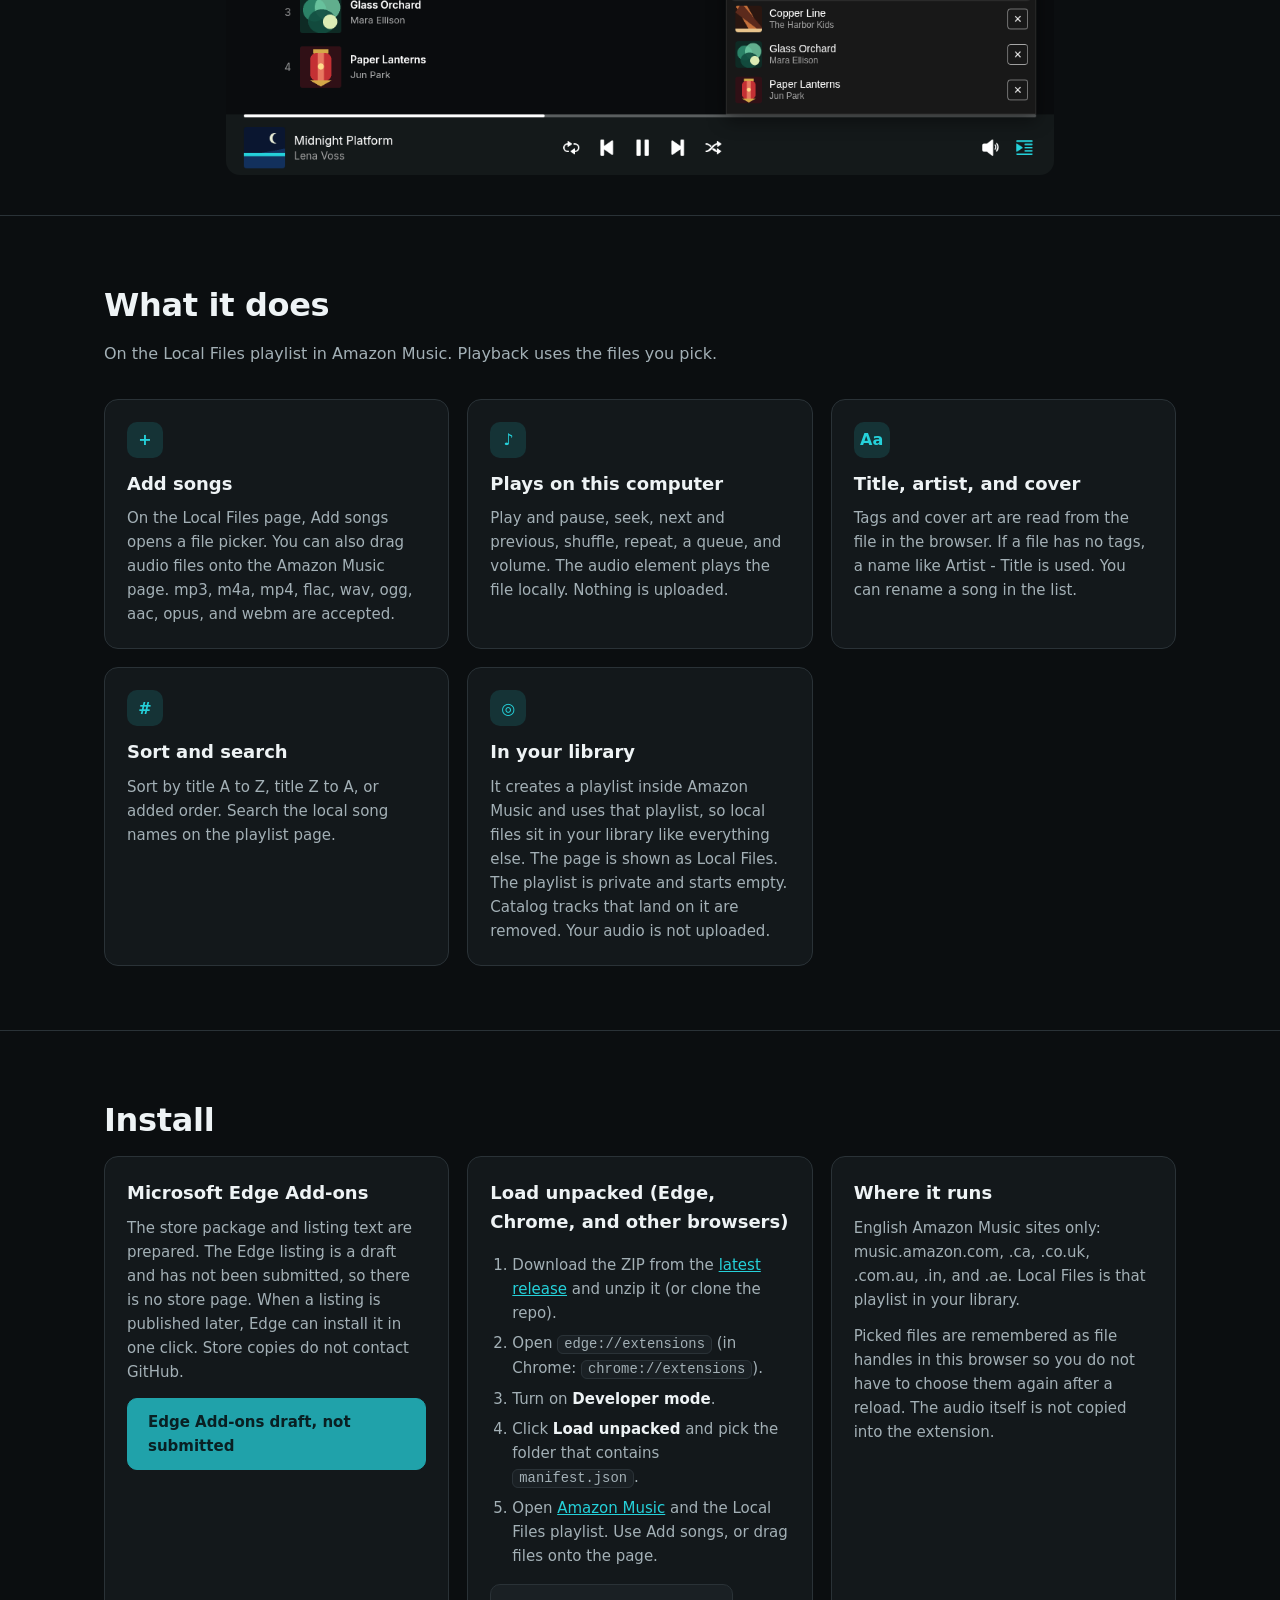
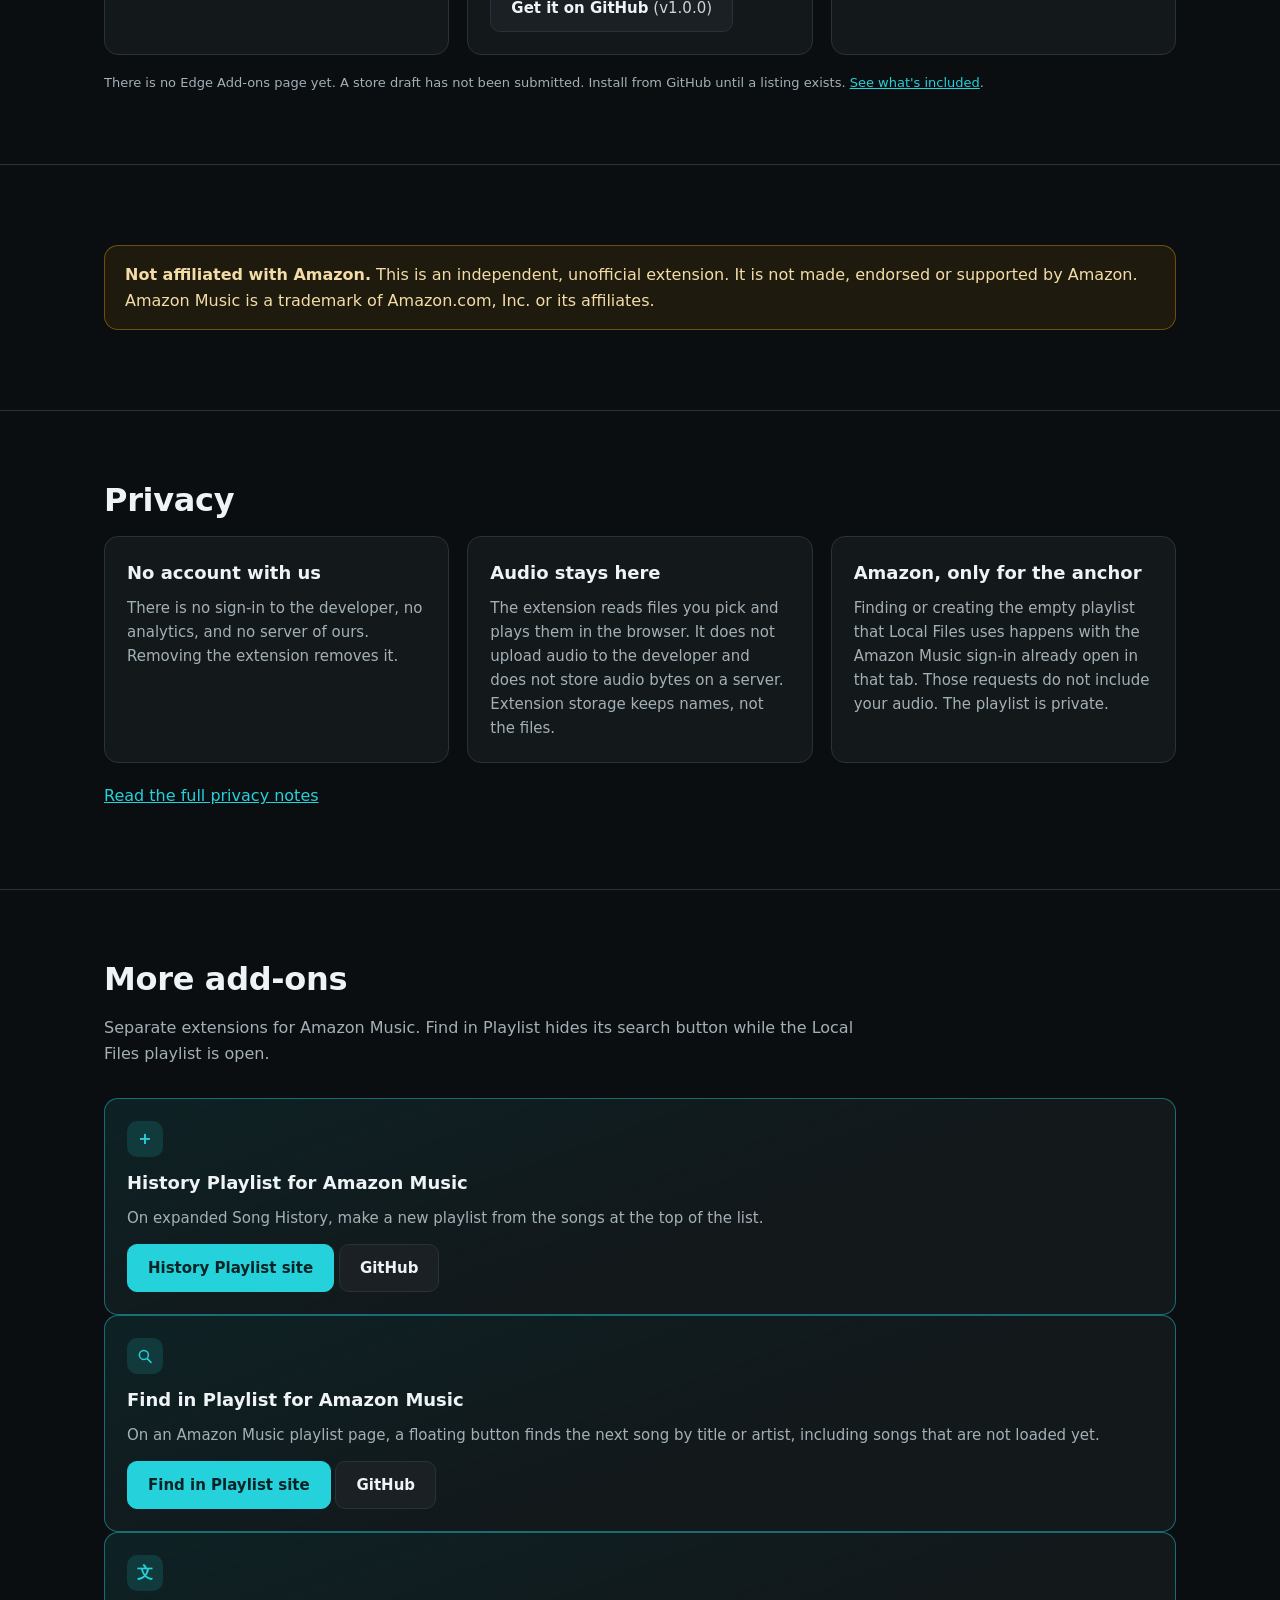
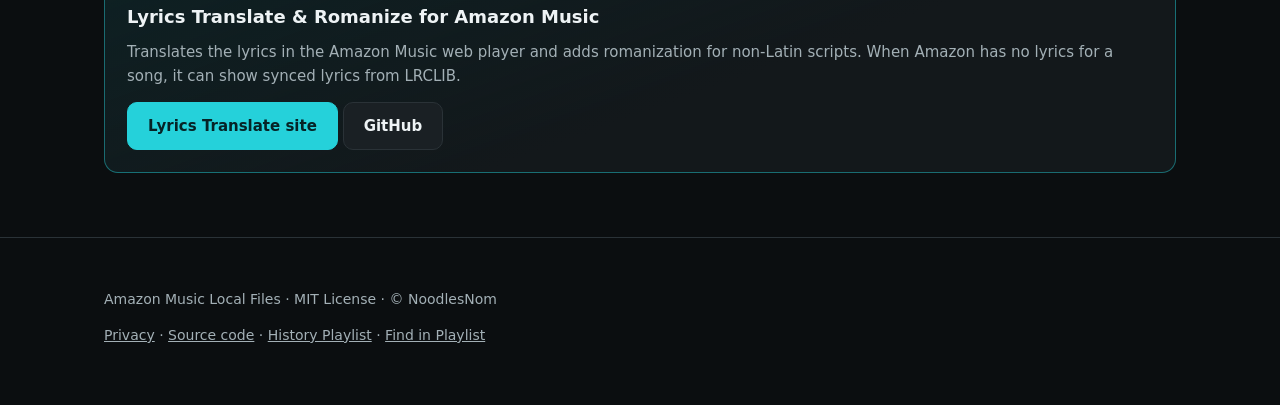
==== commit 71c250a0: "Show the Local Files playlist and queue on the site." ====
--- a/docs/index.html
+++ b/docs/index.html
@@ -35,7 +35,10 @@
     <p class="note versions">There is no Edge Add-ons page yet. A store draft has not been submitted. The GitHub version is what you can install today. <a href="#install">See install options</a>.</p>
     <p class="note">Free and open source (MIT). No account of ours, no analytics. Not affiliated with Amazon. The Edge listing is a draft and has not been submitted.</p>
     <div class="shot">
-      <img src="img/local-files-hero.png" alt="Local Files playlist with Song One, Song Two, and Song Three, and a play button.">
+      <img src="img/local-files-hero.png" alt="Local Files playlist in Amazon Music: Play, shuffle, Added order, search, and four songs with cover art.">
+    </div>
+    <div class="shot">
+      <img src="img/local-files-queue-hero.png" alt="Local Files queue open with Midnight Platform, Copper Line, Glass Orchard, and Paper Lanterns.">
     </div>
   </div>
 </div>
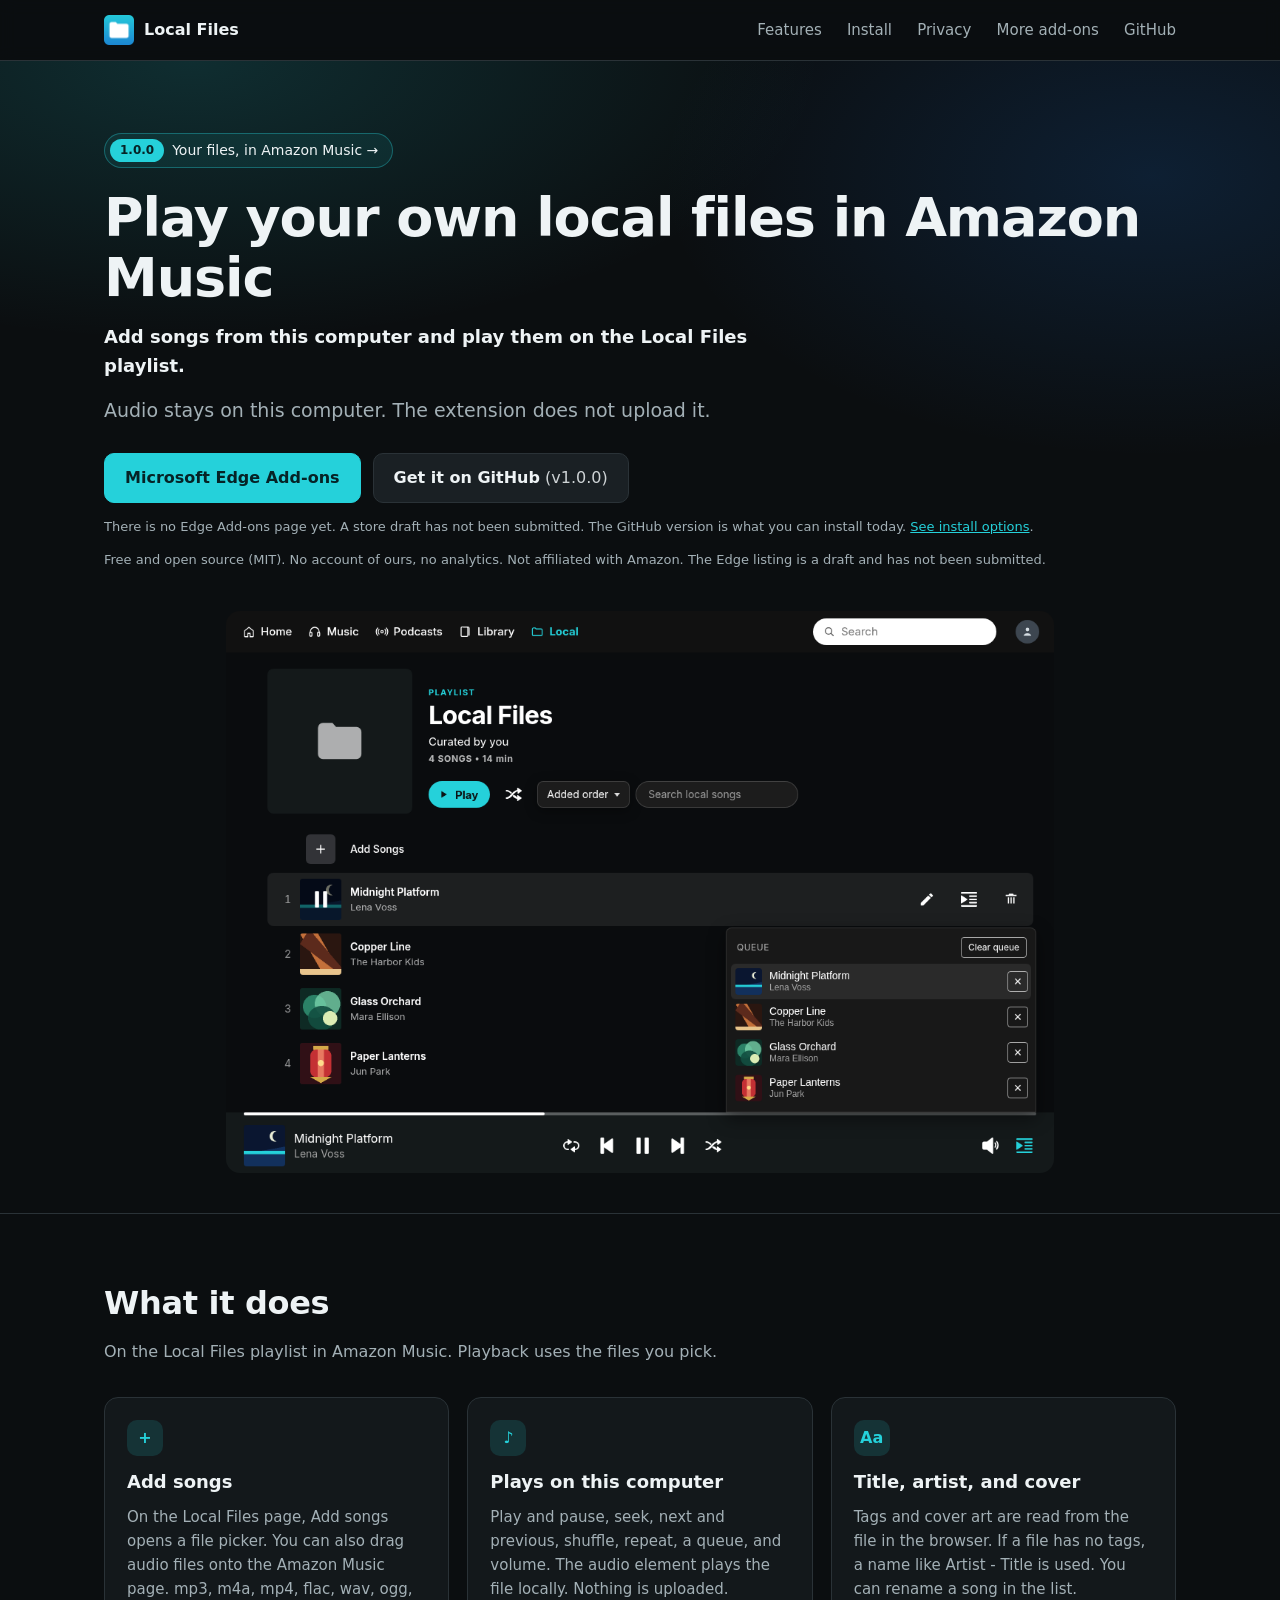
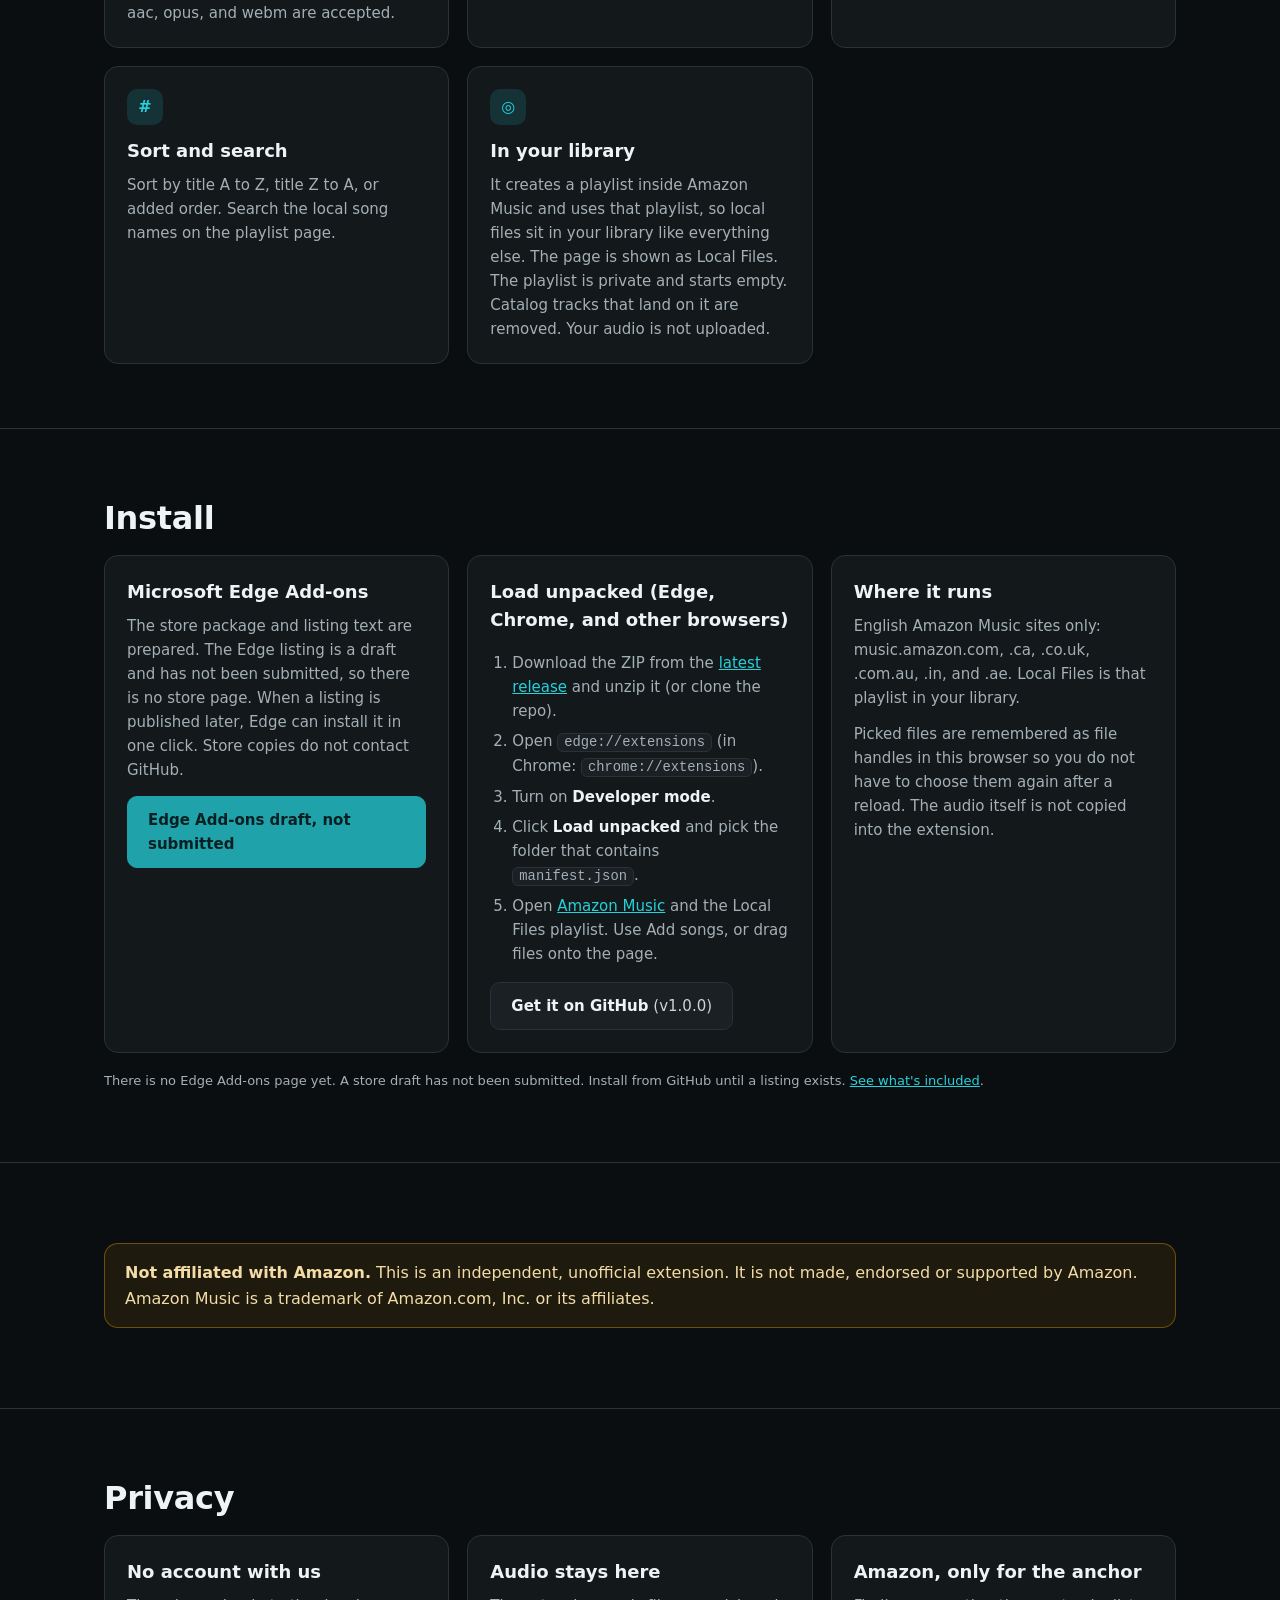
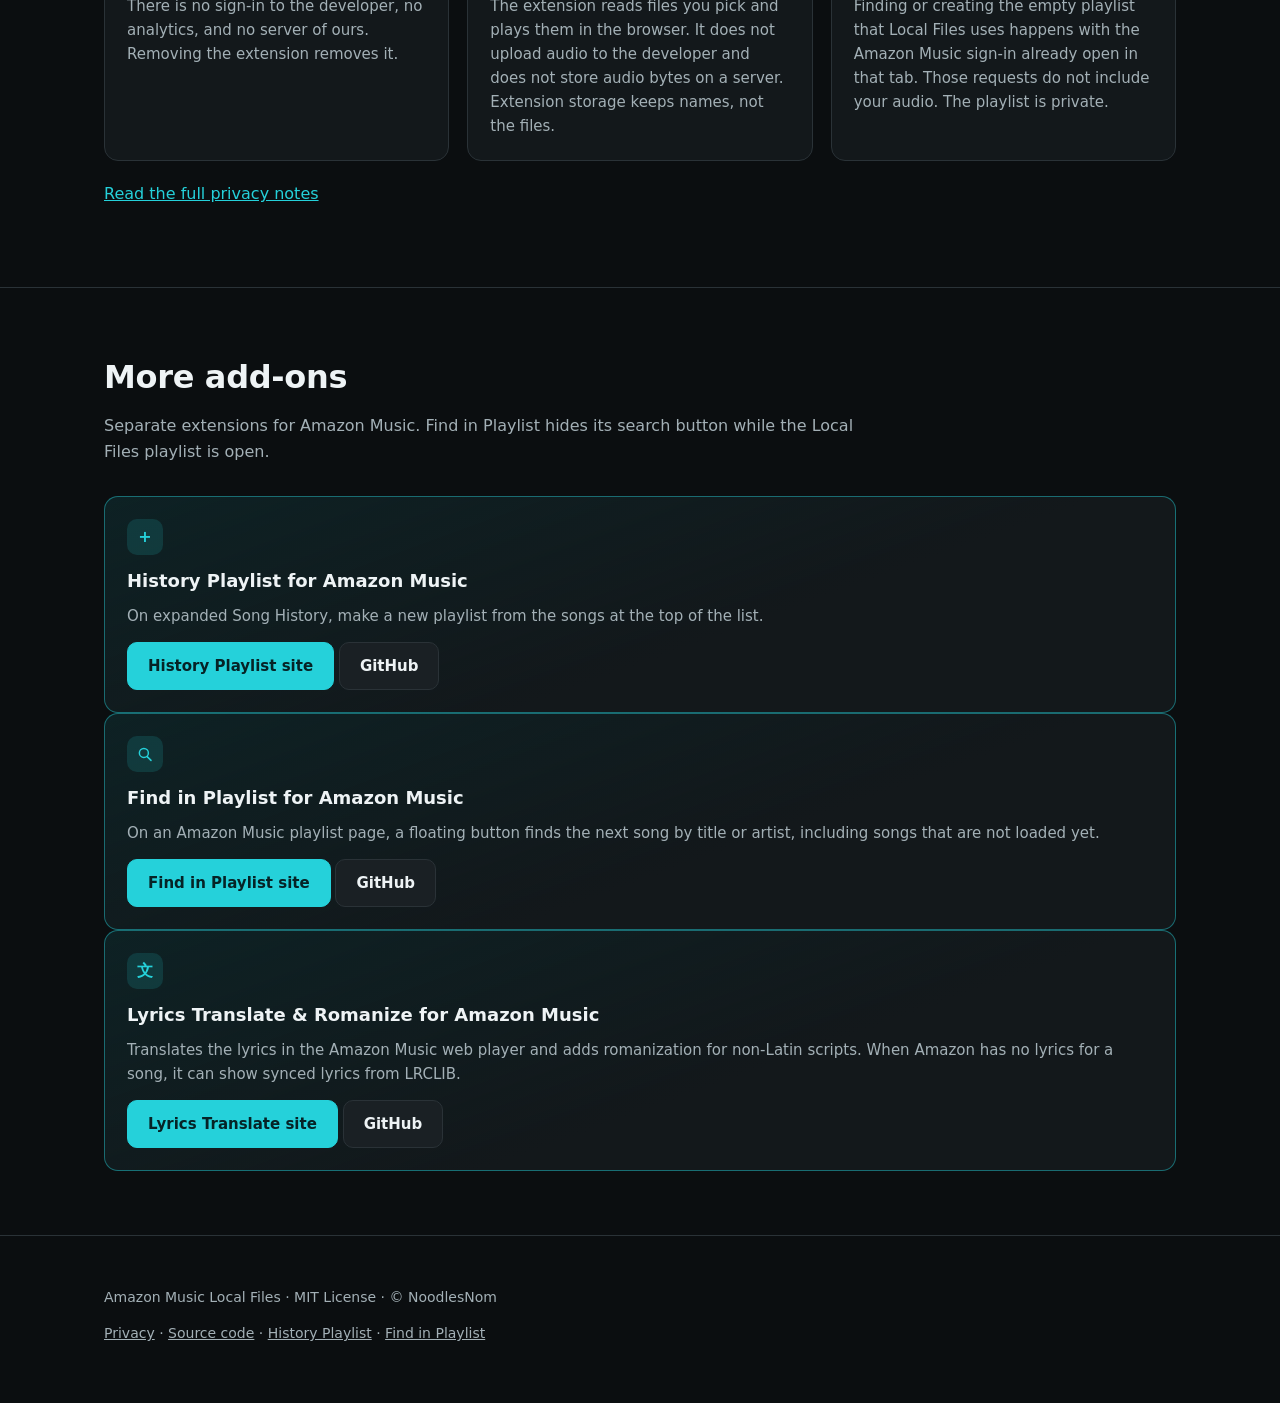
==== commit 752878e6: "Use only the queue image on the site." ====
--- a/docs/index.html
+++ b/docs/index.html
@@ -35,10 +35,7 @@
     <p class="note versions">There is no Edge Add-ons page yet. A store draft has not been submitted. The GitHub version is what you can install today. <a href="#install">See install options</a>.</p>
     <p class="note">Free and open source (MIT). No account of ours, no analytics. Not affiliated with Amazon. The Edge listing is a draft and has not been submitted.</p>
     <div class="shot">
-      <img src="img/local-files-hero.png" alt="Local Files playlist in Amazon Music: Play, shuffle, Added order, search, and four songs with cover art.">
-    </div>
-    <div class="shot">
-      <img src="img/local-files-queue-hero.png" alt="Local Files queue open with Midnight Platform, Copper Line, Glass Orchard, and Paper Lanterns.">
+      <img src="img/local-files-queue-hero.png" alt="Local Files playlist with the queue open. The header reads 4 SONGS and 14 min. Midnight Platform is highlighted with a pause icon.">
     </div>
   </div>
 </div>
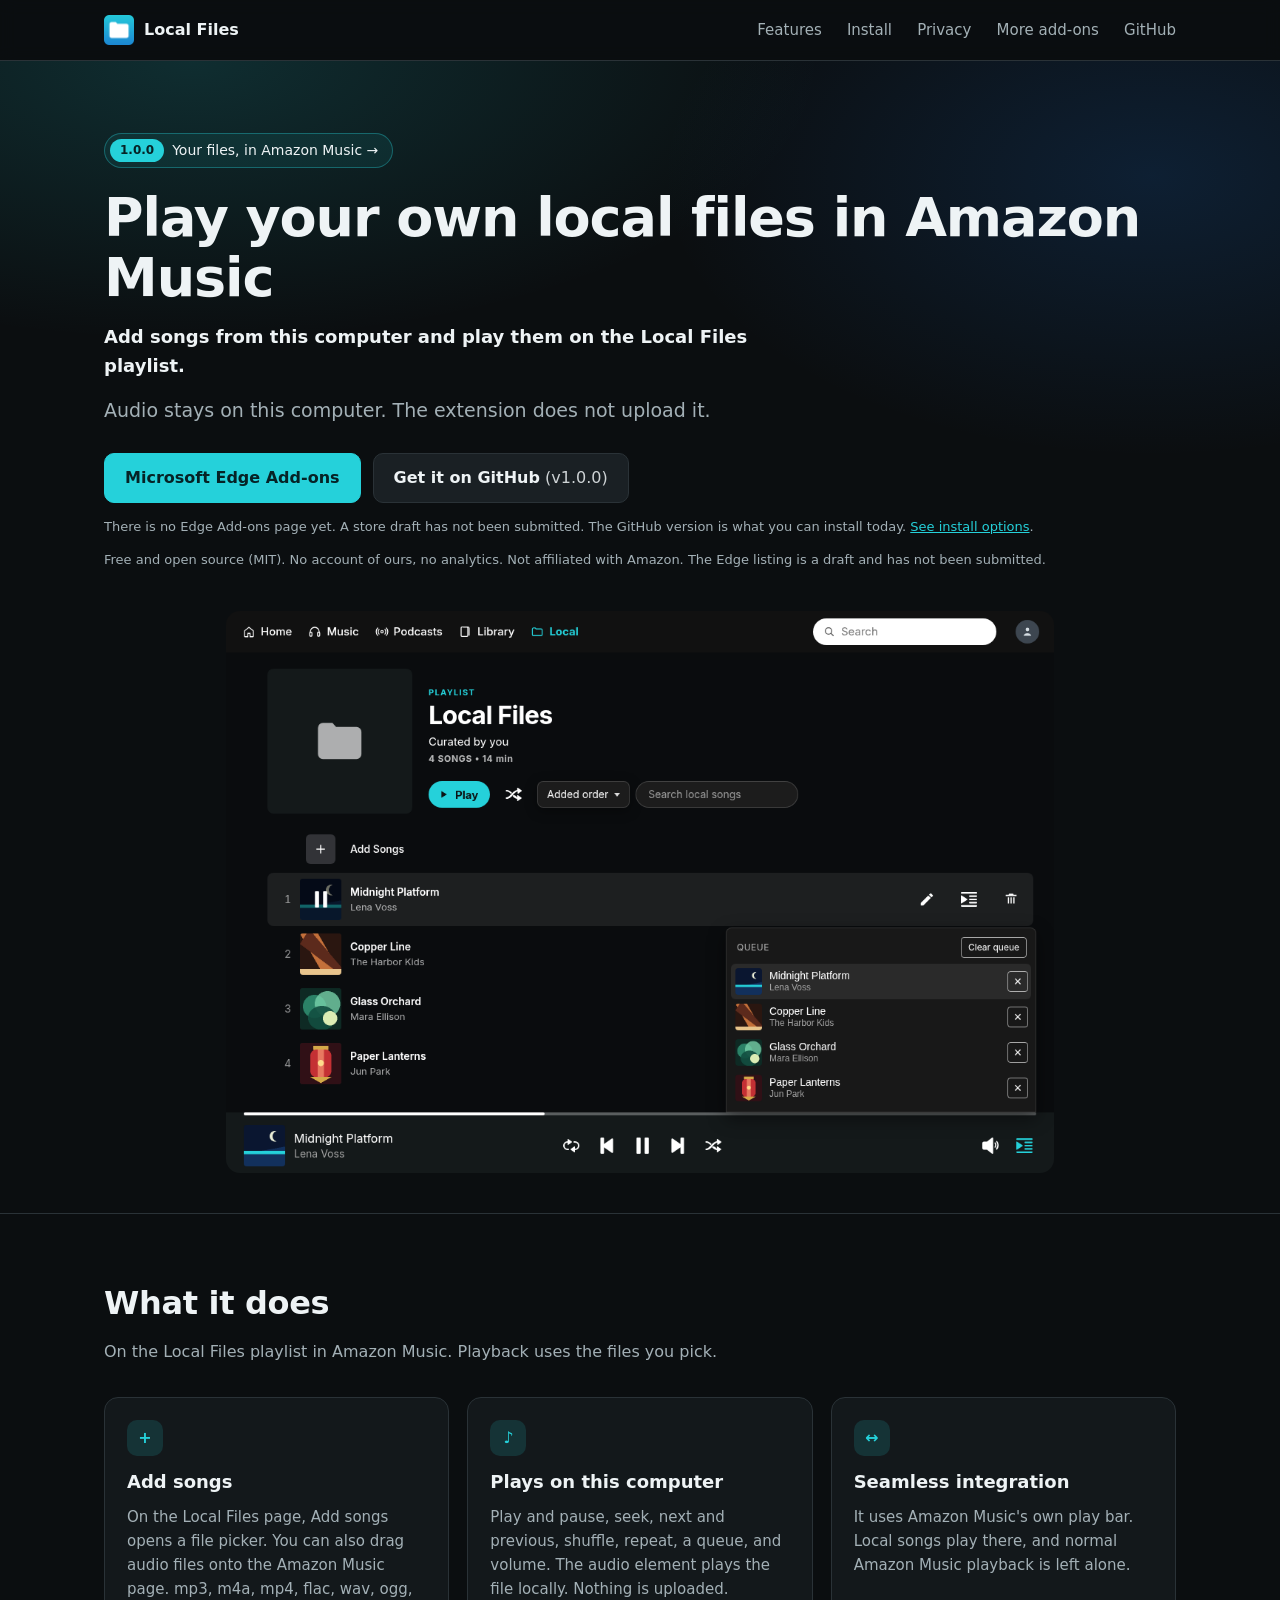
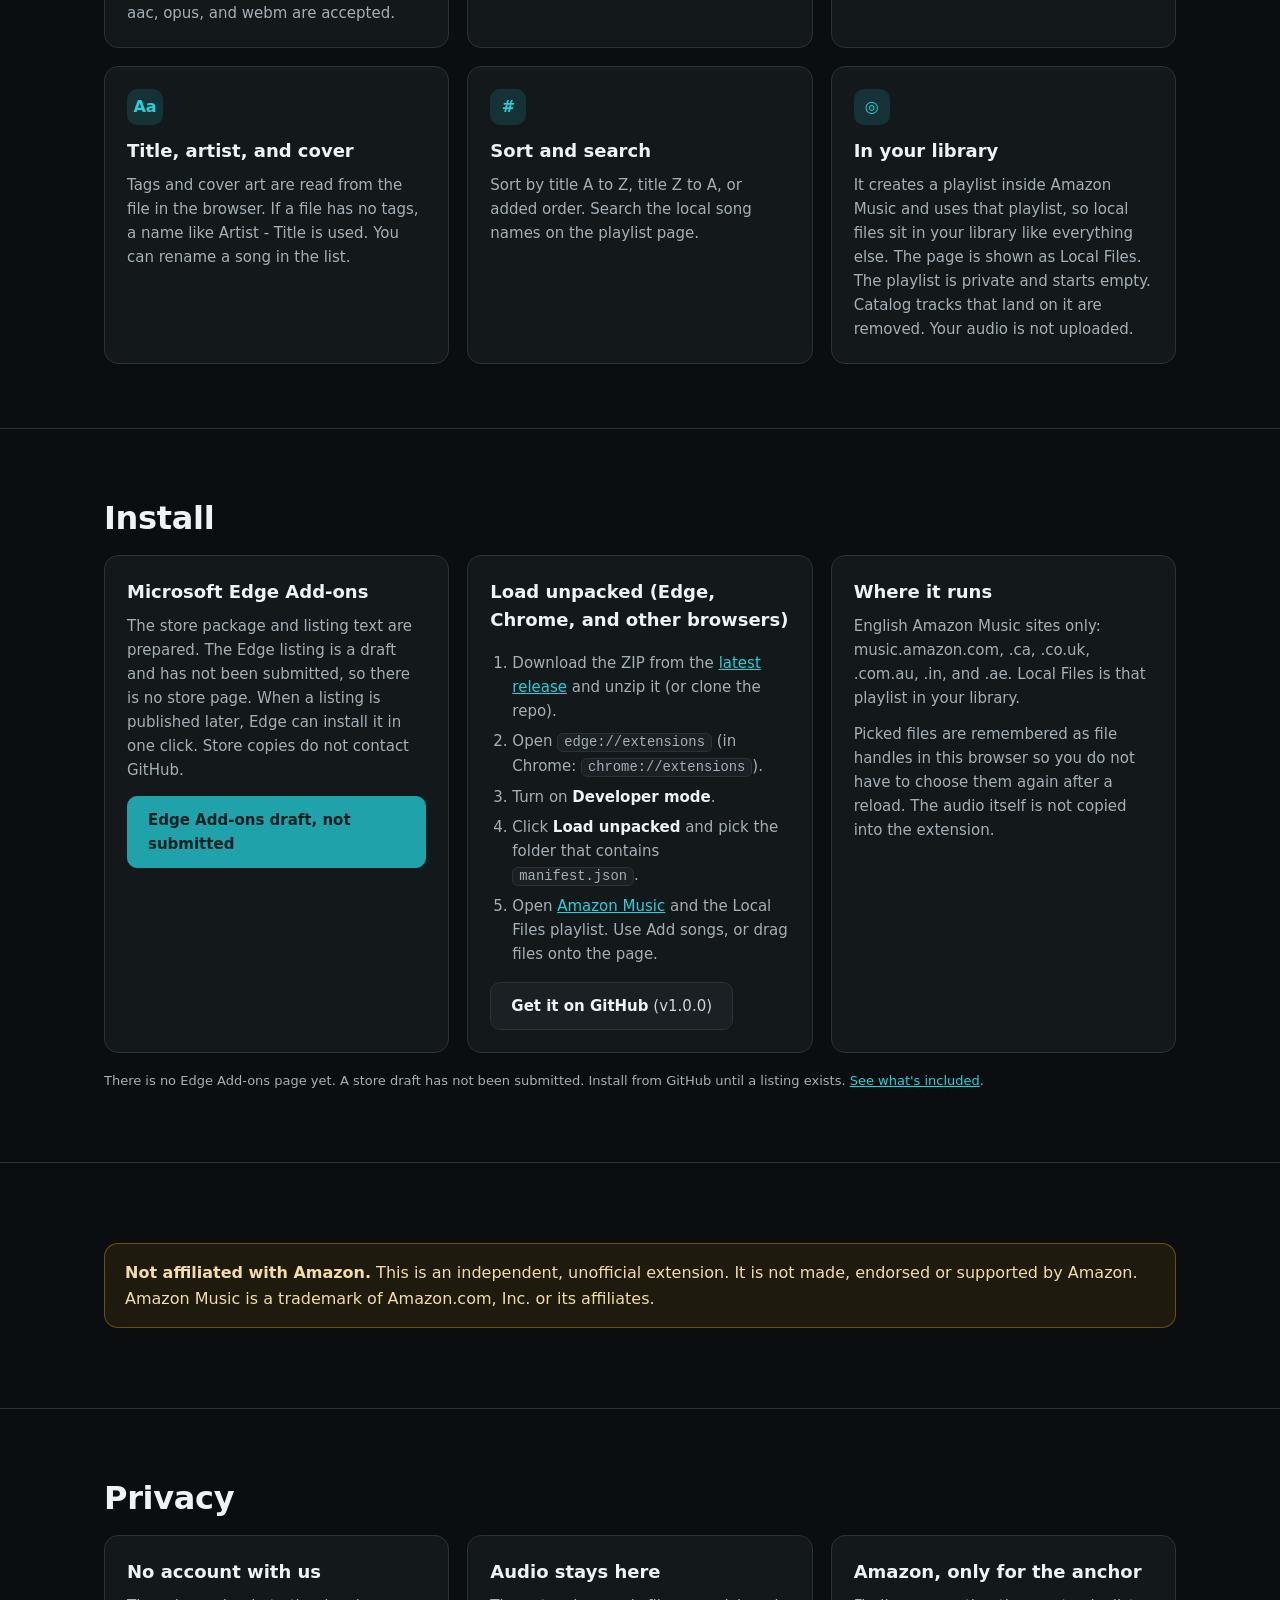
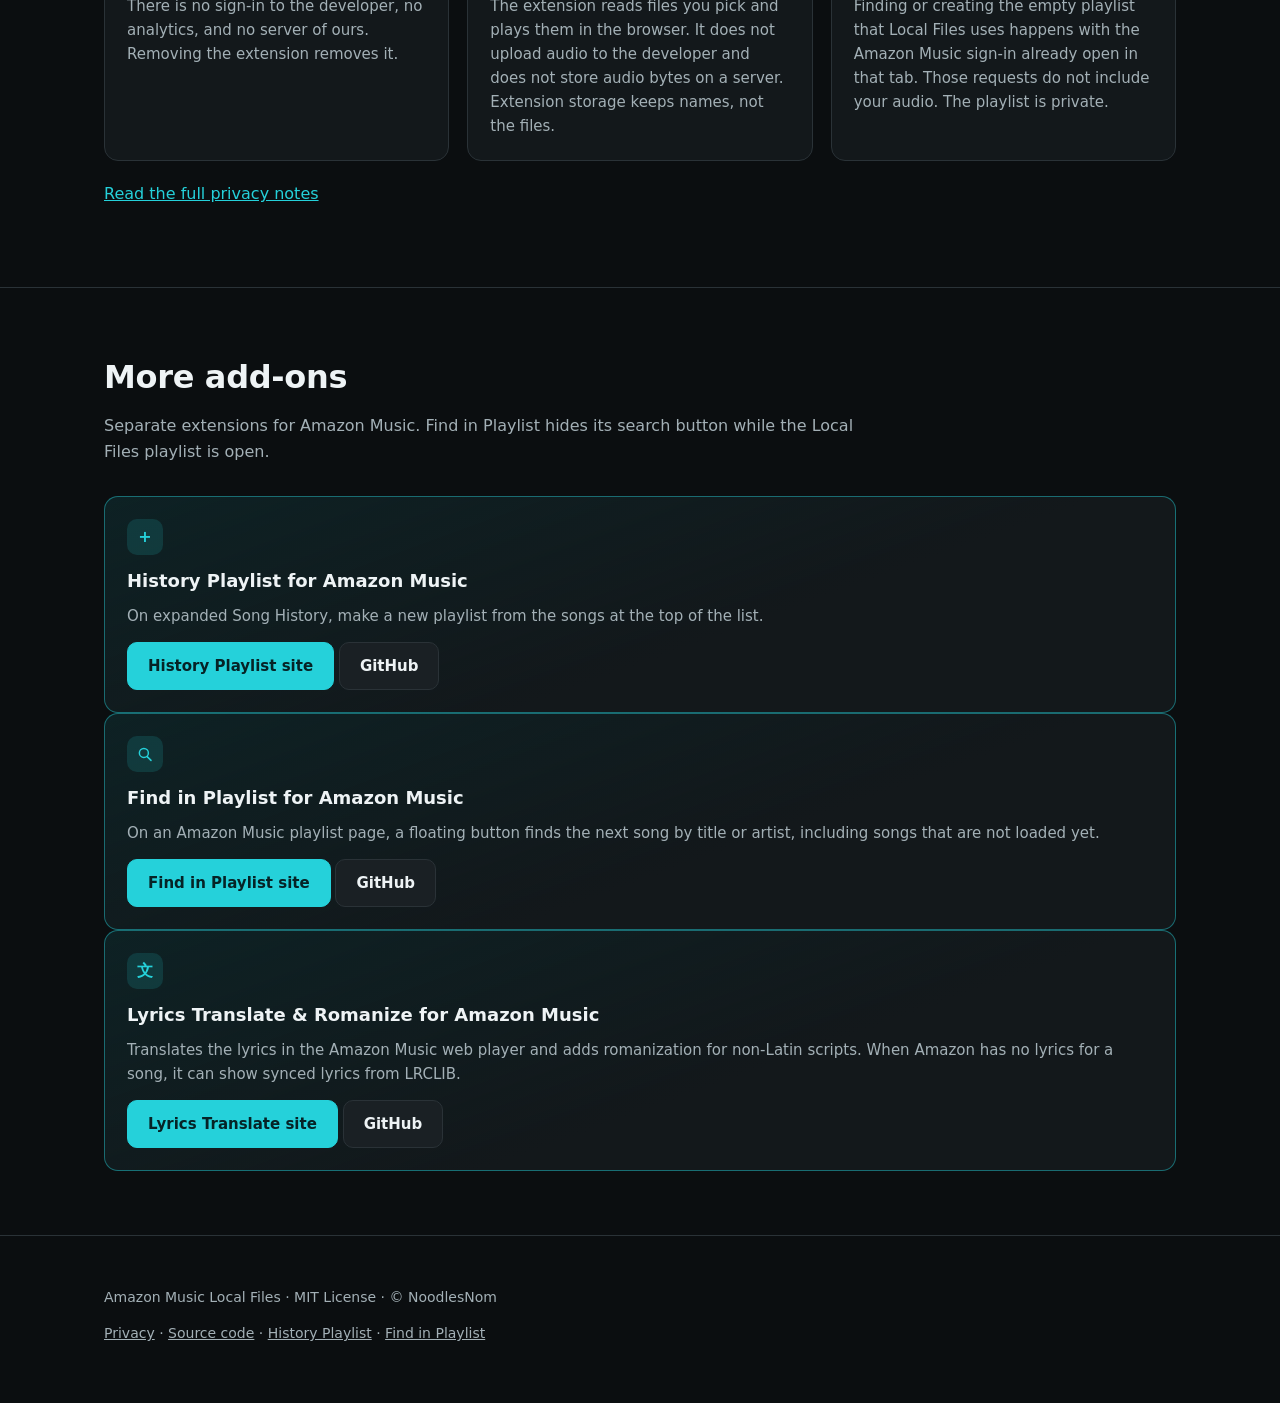
==== commit 3454aa58: "Add seamless integration feature card" ====
--- a/docs/index.html
+++ b/docs/index.html
@@ -49,6 +49,8 @@
         <p>On the Local Files page, Add songs opens a file picker. You can also drag audio files onto the Amazon Music page. mp3, m4a, mp4, flac, wav, ogg, aac, opus, and webm are accepted.</p></div>
       <div class="card"><div class="icon">♪</div><h3>Plays on this computer</h3>
         <p>Play and pause, seek, next and previous, shuffle, repeat, a queue, and volume. The audio element plays the file locally. Nothing is uploaded.</p></div>
+      <div class="card"><div class="icon">↔</div><h3>Seamless integration</h3>
+        <p>It uses Amazon Music's own play bar. Local songs play there, and normal Amazon Music playback is left alone.</p></div>
       <div class="card"><div class="icon">Aa</div><h3>Title, artist, and cover</h3>
         <p>Tags and cover art are read from the file in the browser. If a file has no tags, a name like Artist - Title is used. You can rename a song in the list.</p></div>
       <div class="card"><div class="icon">#</div><h3>Sort and search</h3>
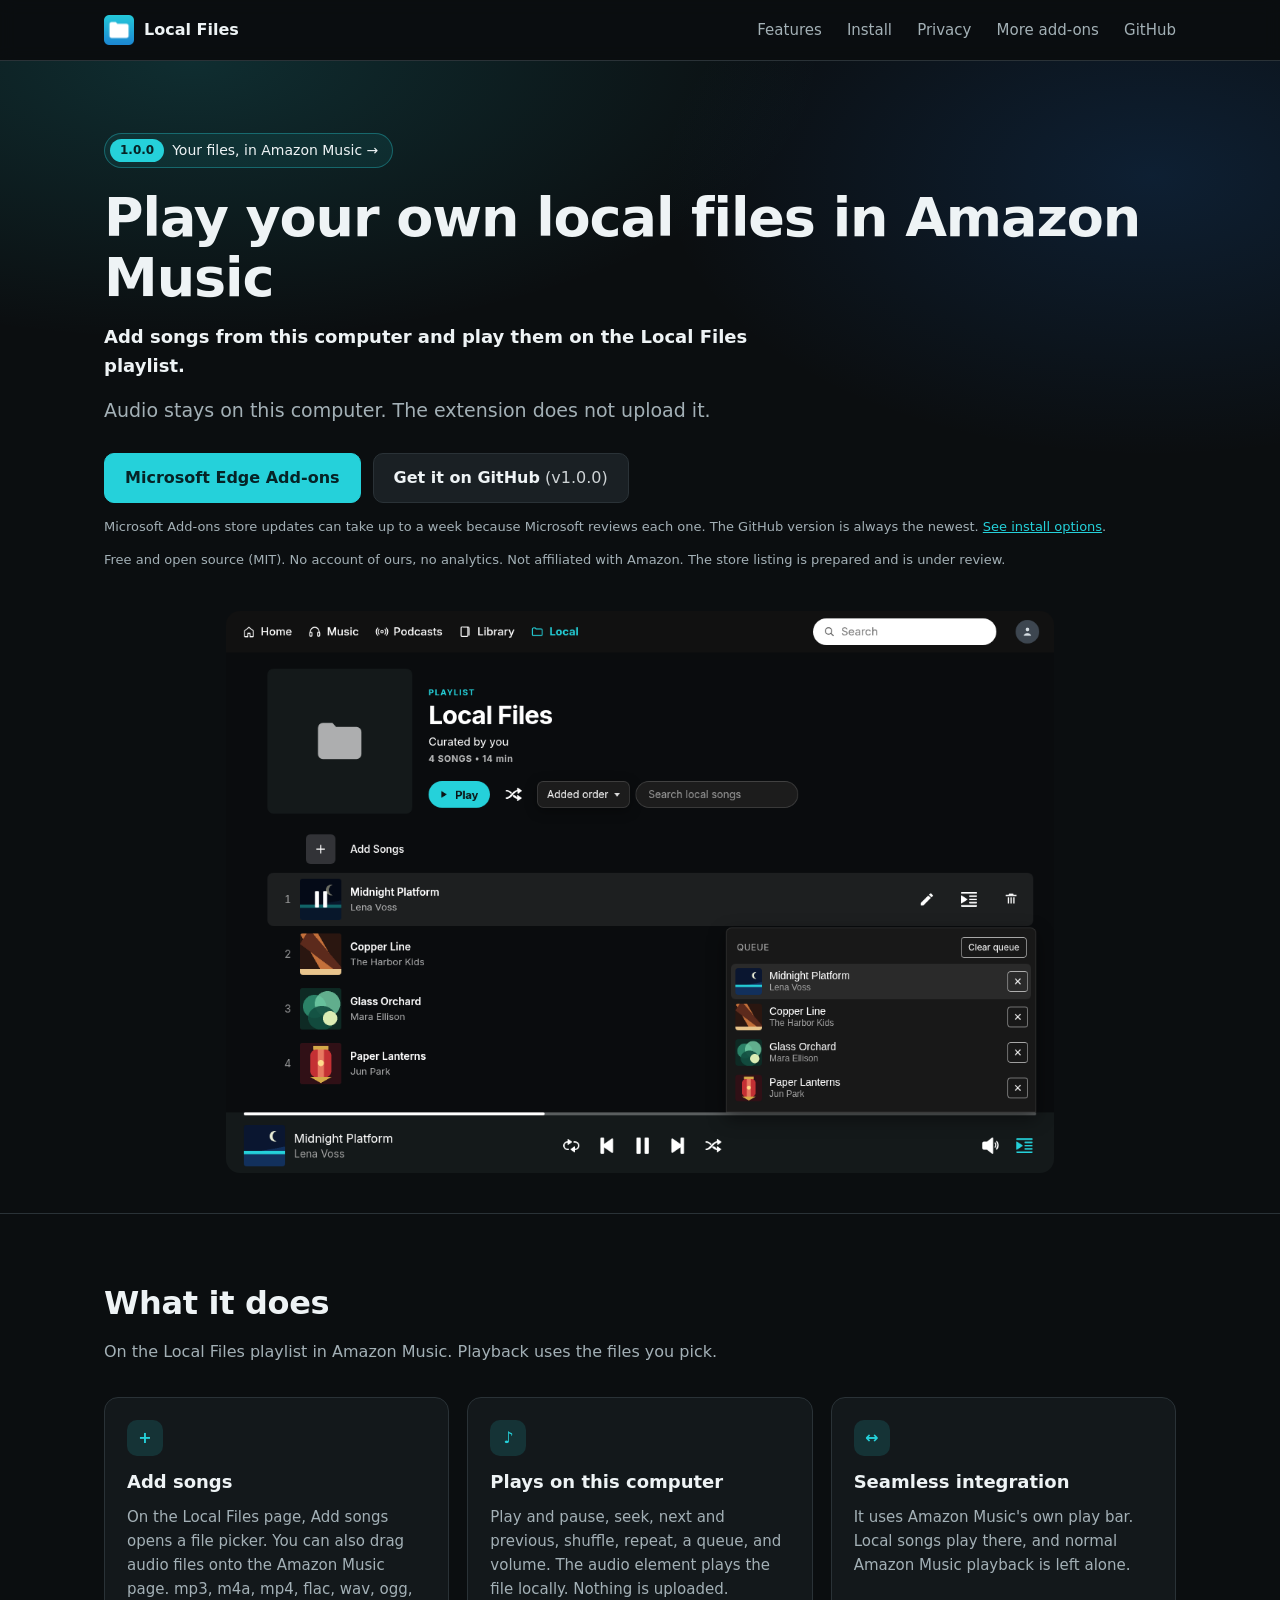
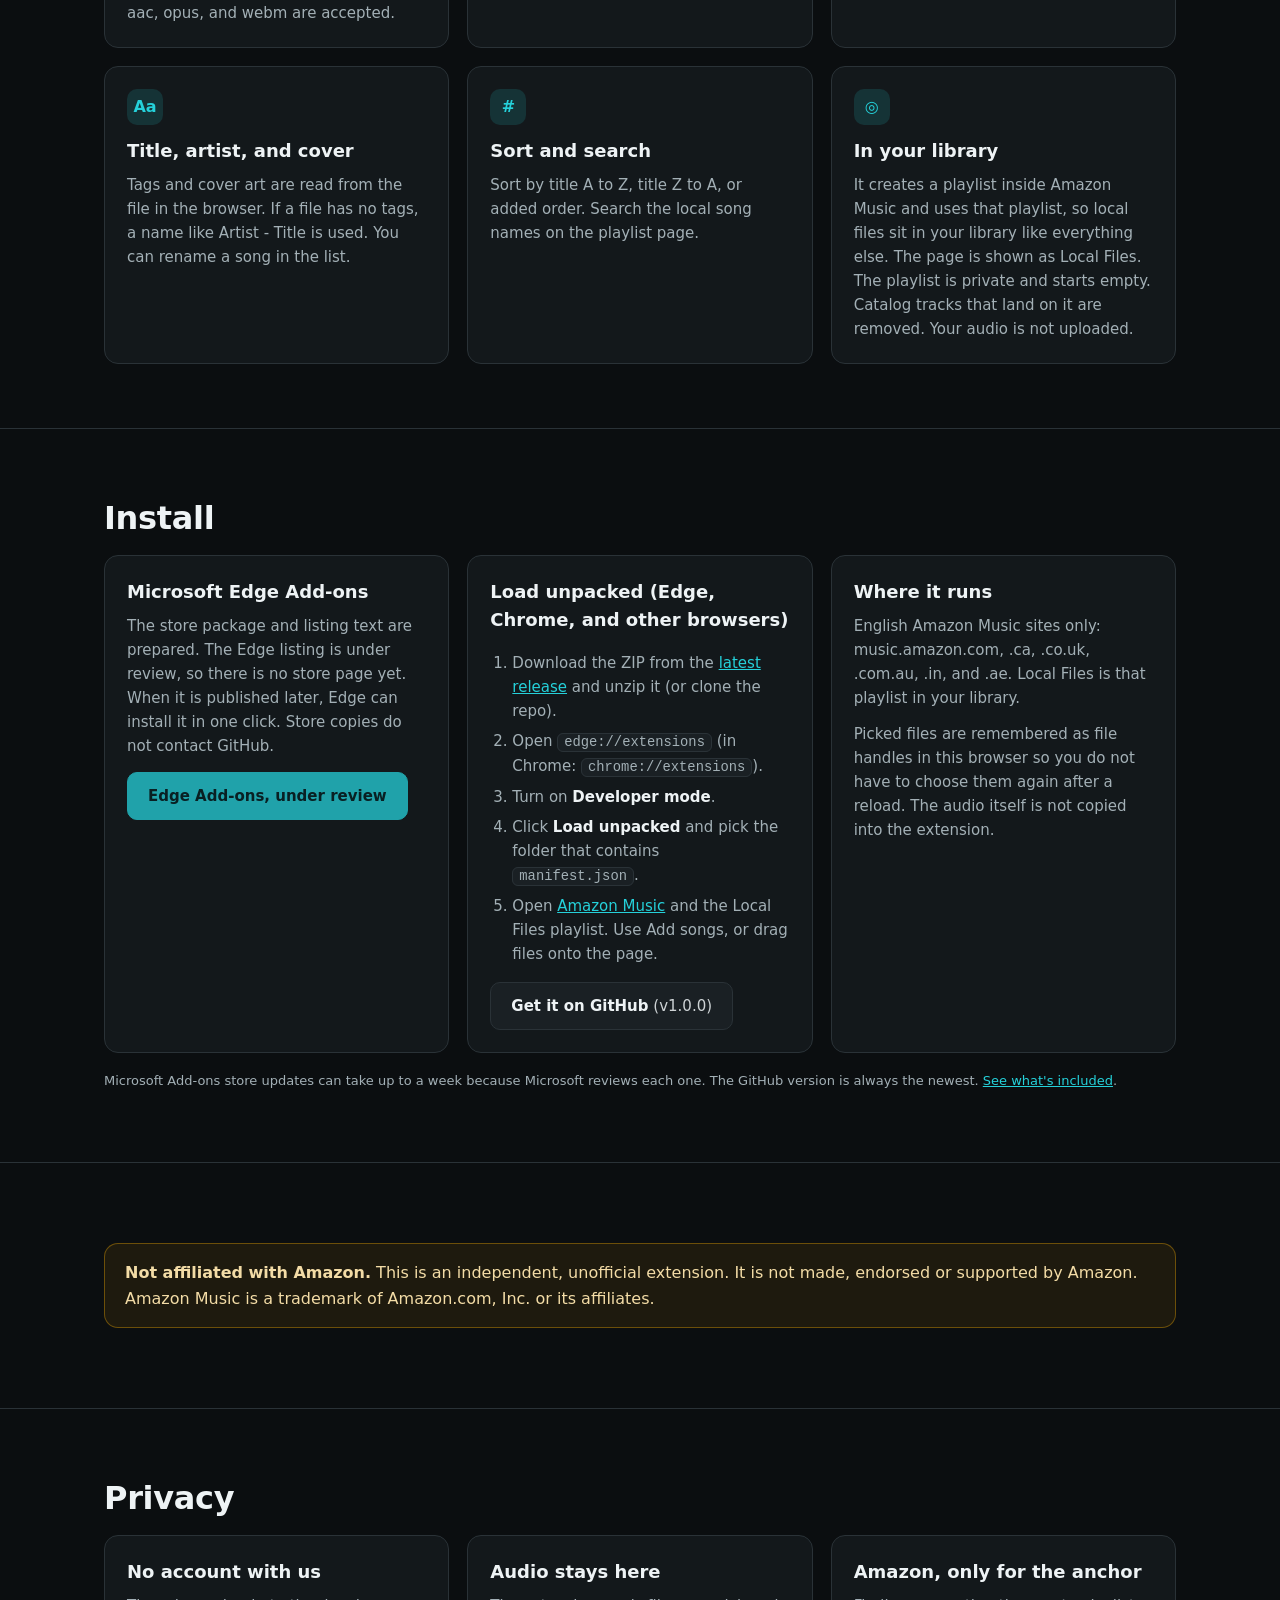
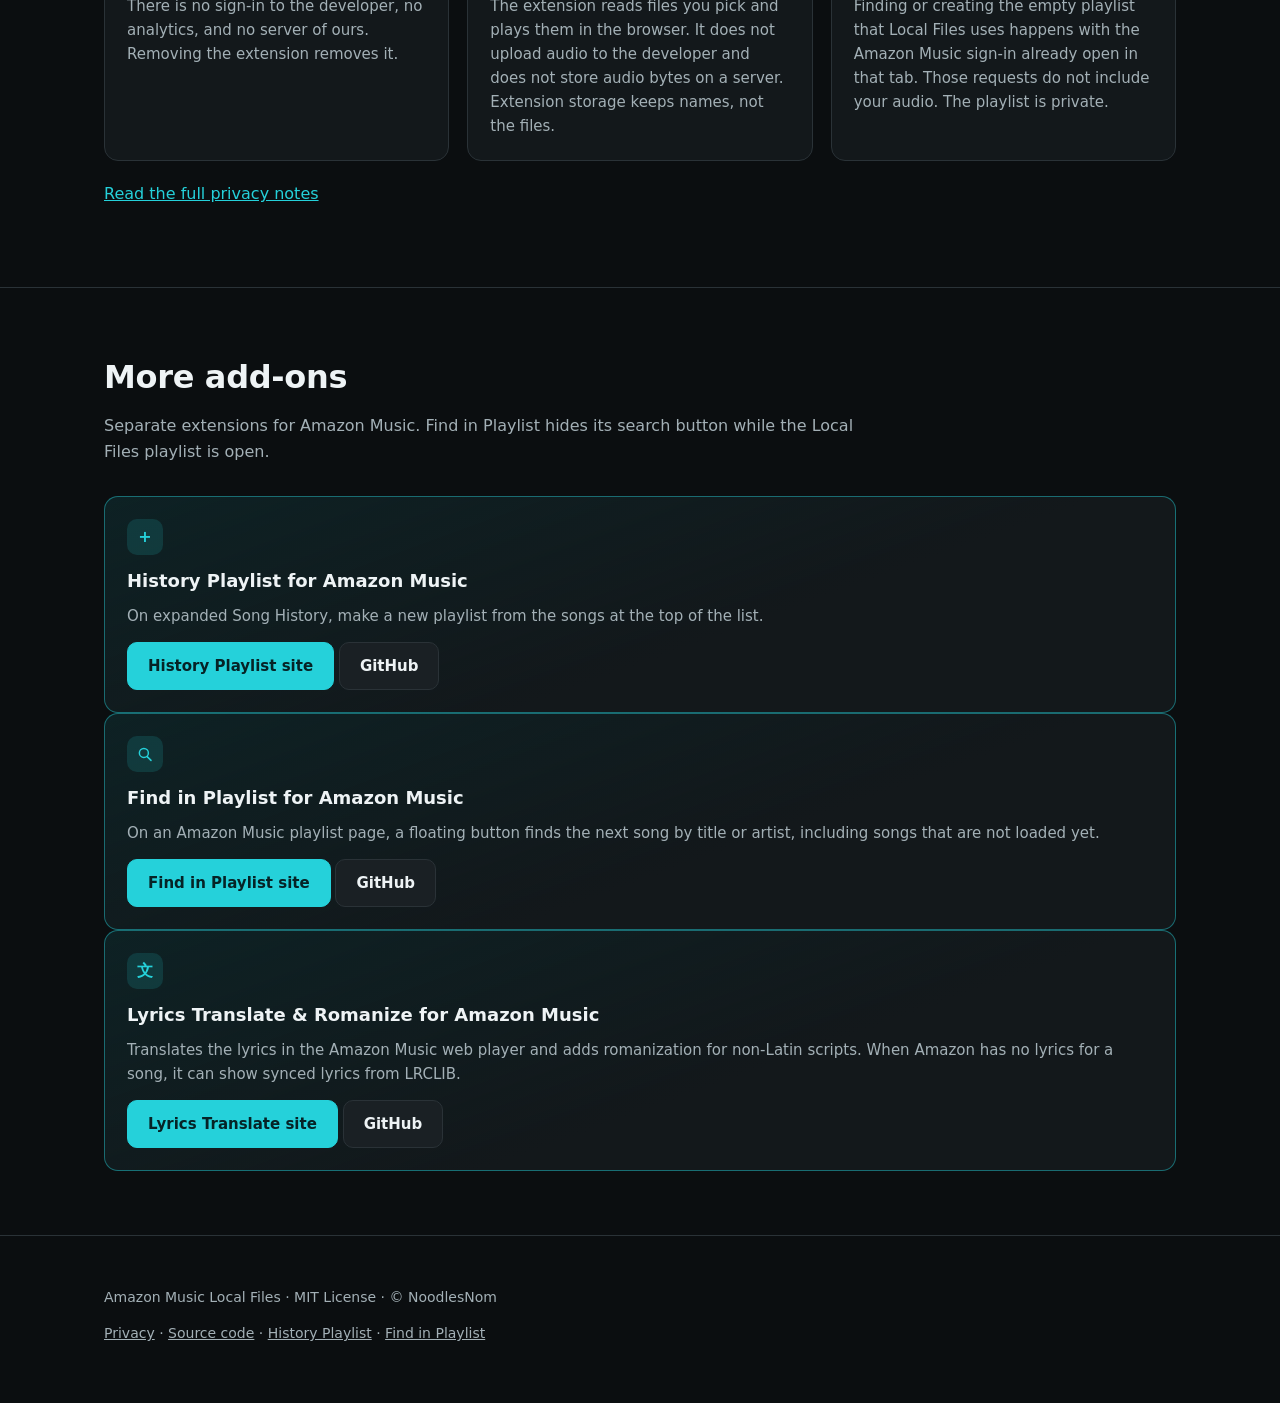
==== commit c18bfabc: "Update Edge listing status to under review" ====
--- a/docs/index.html
+++ b/docs/index.html
@@ -32,8 +32,8 @@
       <a class="btn primary" href="#install">Microsoft Edge Add-ons<span class="bver" data-ver="store"></span></a>
       <a class="btn" href="https://github.com/NoodlesNom/local-files-for-amazon-music/releases/latest" title="Download the ZIP and load it unpacked">Get it on GitHub<span class="bver" data-ver="github"></span></a>
     </div>
-    <p class="note versions">There is no Edge Add-ons page yet. A store draft has not been submitted. The GitHub version is what you can install today. <a href="#install">See install options</a>.</p>
-    <p class="note">Free and open source (MIT). No account of ours, no analytics. Not affiliated with Amazon. The Edge listing is a draft and has not been submitted.</p>
+    <p class="note versions">Microsoft Add-ons store updates can take up to a week because Microsoft reviews each one. The GitHub version is always the newest. <a href="#install">See install options</a>.</p>
+    <p class="note">Free and open source (MIT). No account of ours, no analytics. Not affiliated with Amazon. The store listing is prepared and is under review.</p>
     <div class="shot">
       <img src="img/local-files-queue-hero.png" alt="Local Files playlist with the queue open. The header reads 4 SONGS and 14 min. Midnight Platform is highlighted with a pause icon.">
     </div>
@@ -66,8 +66,8 @@
     <h2>Install</h2>
     <div class="grid">
       <div class="card"><h3>Microsoft Edge Add-ons</h3>
-        <p>The store package and listing text are prepared. The Edge listing is a draft and has not been submitted, so there is no store page. When a listing is published later, Edge can install it in one click. Store copies do not contact GitHub.</p>
-        <p style="margin-top:14px"><a class="btn primary" href="#install" aria-disabled="true">Edge Add-ons draft, not submitted<span class="bver" data-ver="store"></span></a></p></div>
+        <p>The store package and listing text are prepared. The Edge listing is under review, so there is no store page yet. When it is published later, Edge can install it in one click. Store copies do not contact GitHub.</p>
+        <p style="margin-top:14px"><a class="btn primary" href="#install" aria-disabled="true">Edge Add-ons, under review<span class="bver" data-ver="store"></span></a></p></div>
       <div class="card"><h3>Load unpacked (Edge, Chrome, and other browsers)</h3>
         <ol class="steps">
           <li>Download the ZIP from the <a href="https://github.com/NoodlesNom/local-files-for-amazon-music/releases/latest">latest release</a> and unzip it (or clone the repo).</li>
@@ -81,7 +81,7 @@
         <p>English Amazon Music sites only: music.amazon.com, .ca, .co.uk, .com.au, .in, and .ae. Local Files is that playlist in your library.</p>
         <p style="margin-top:12px">Picked files are remembered as file handles in this browser so you do not have to choose them again after a reload. The audio itself is not copied into the extension.</p></div>
     </div>
-    <p class="note versions" style="margin-top:18px">There is no Edge Add-ons page yet. A store draft has not been submitted. Install from GitHub until a listing exists. <a href="#features">See what's included</a>.</p>
+    <p class="note versions" style="margin-top:18px">Microsoft Add-ons store updates can take up to a week because Microsoft reviews each one. The GitHub version is always the newest. <a href="#features">See what's included</a>.</p>
   </div>
 </section>
 
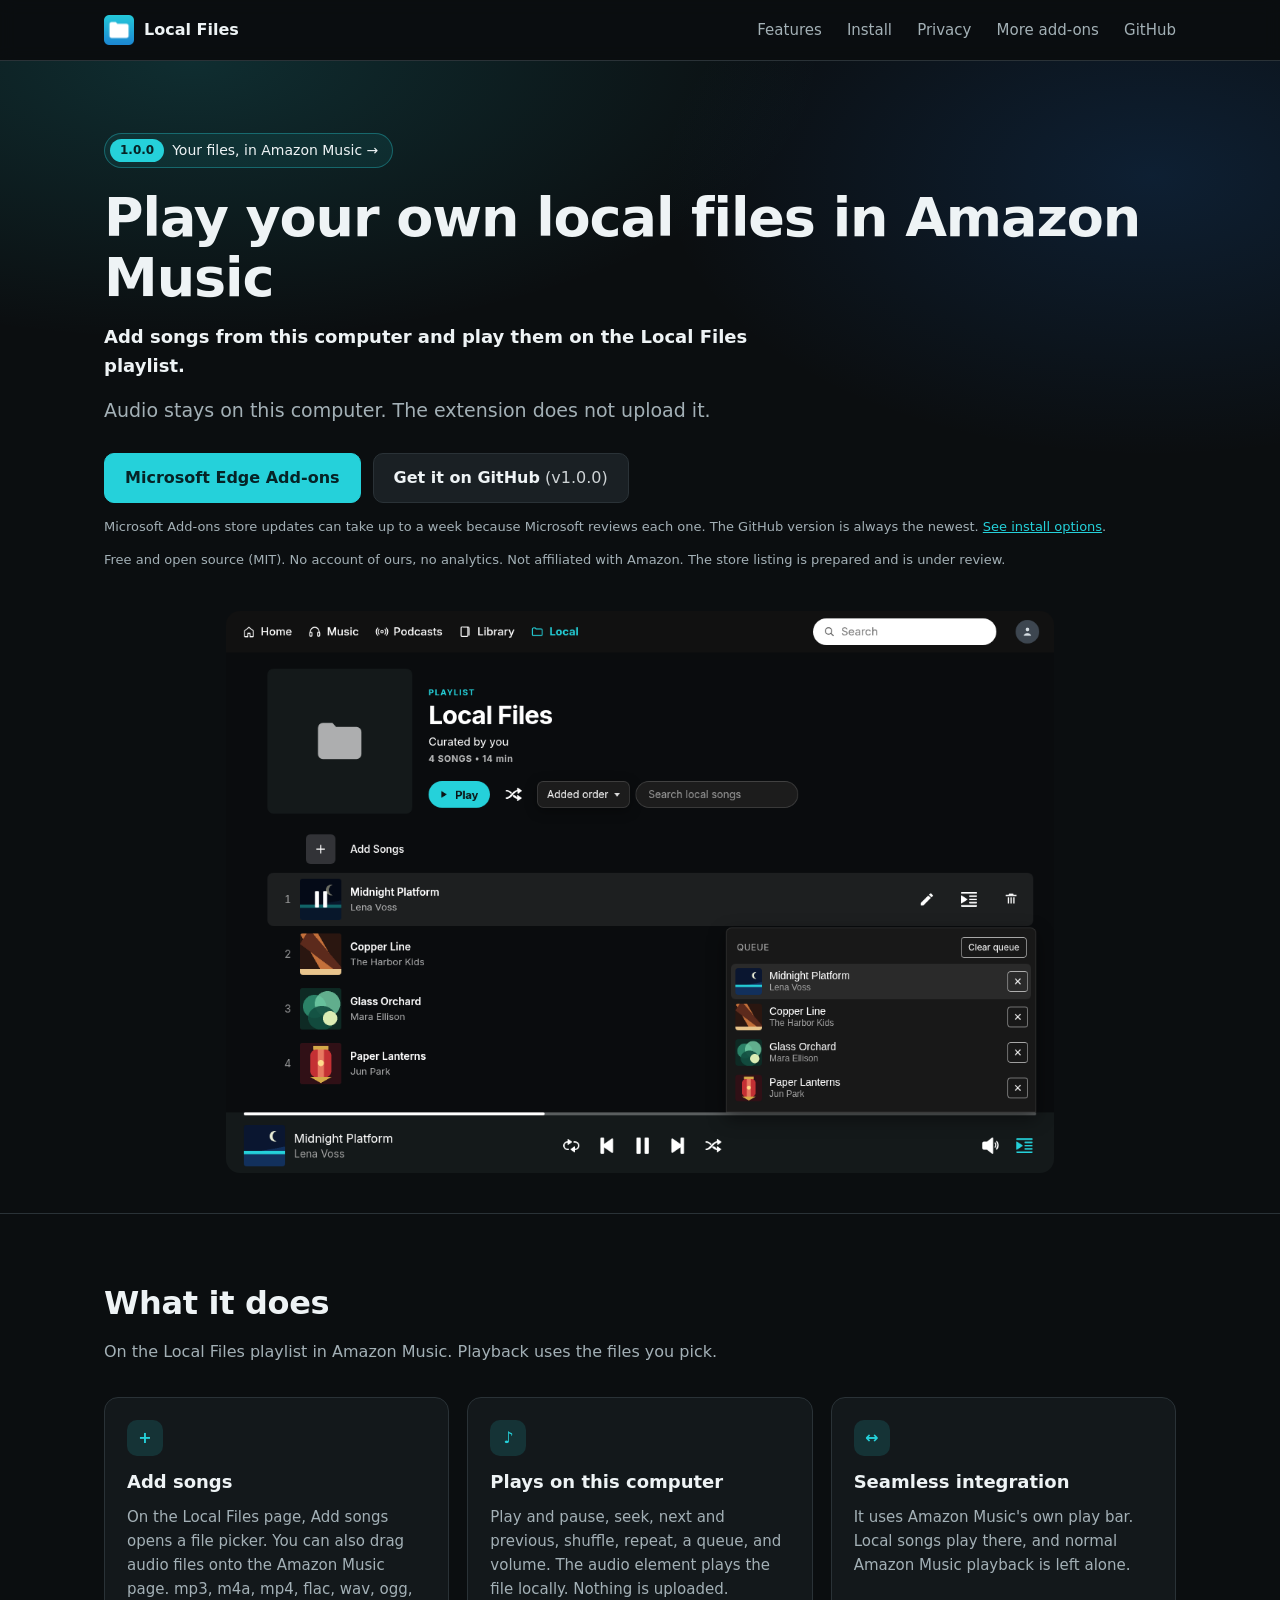
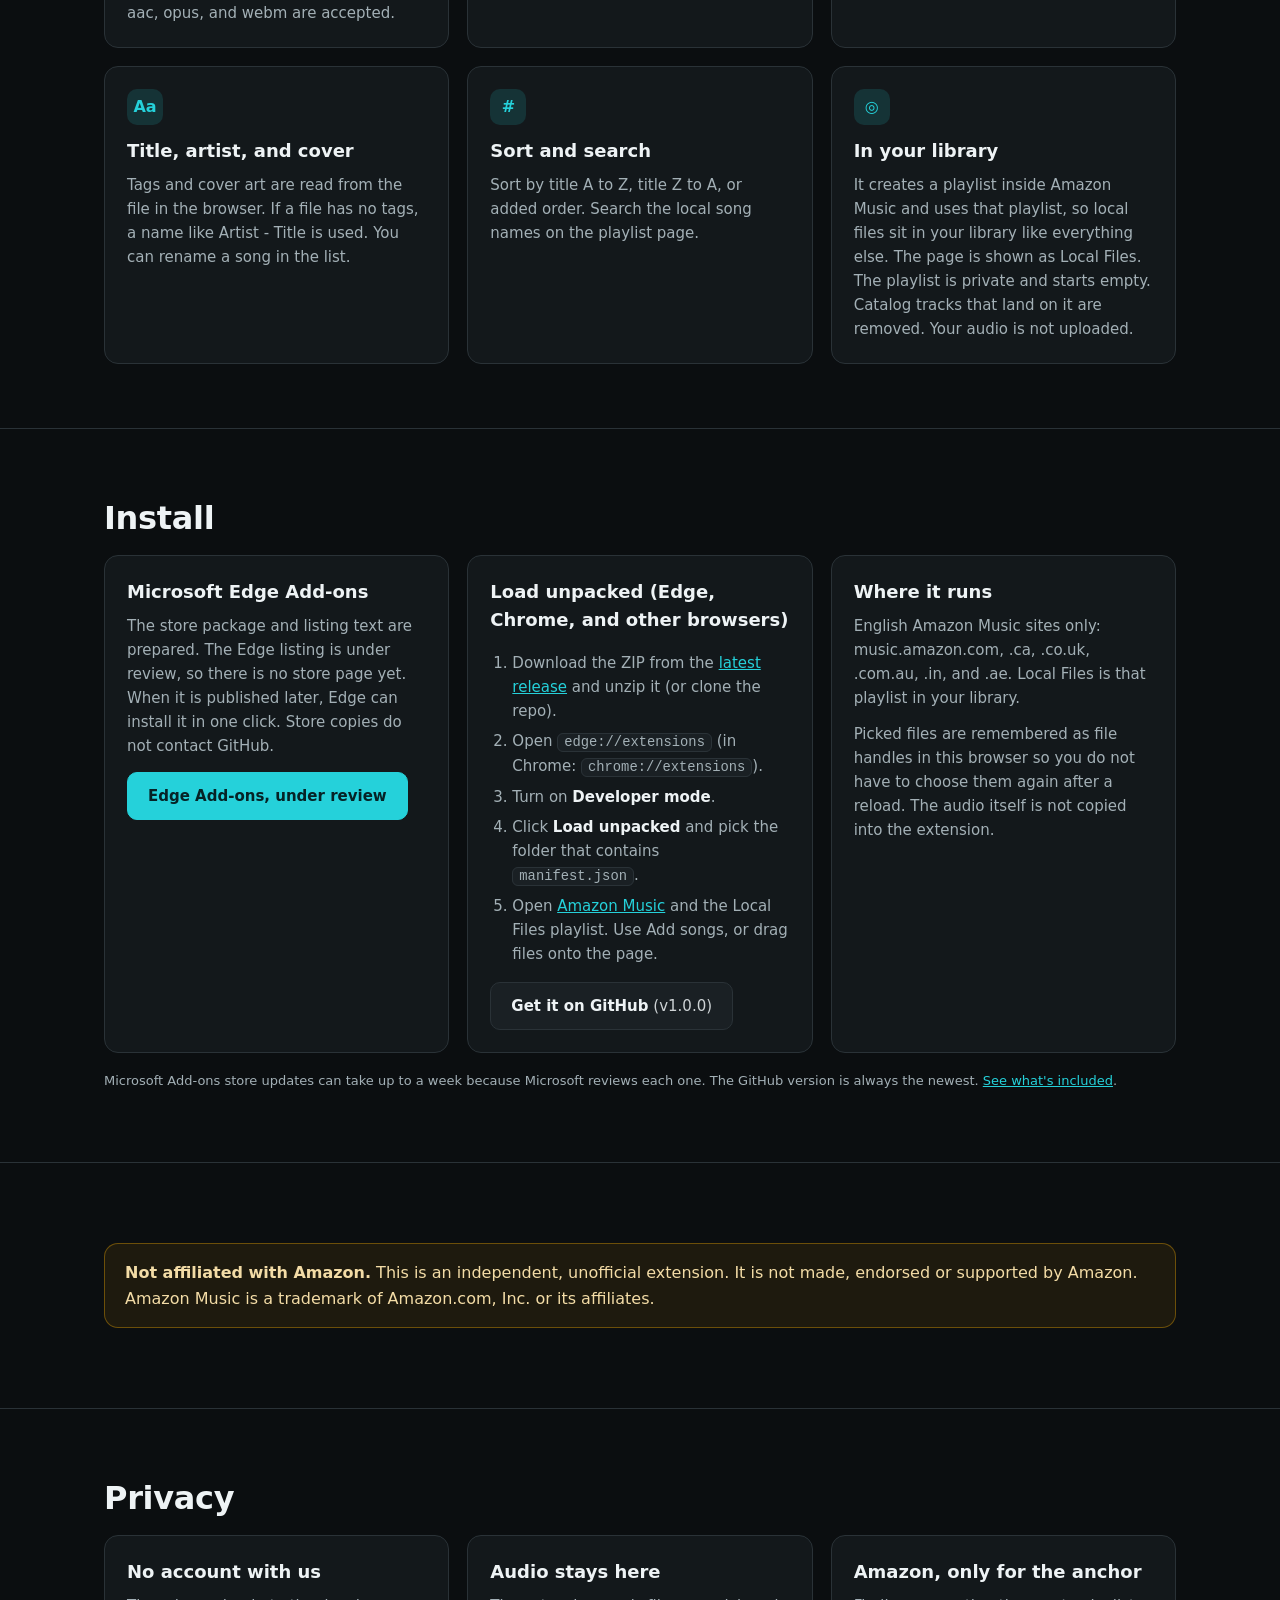
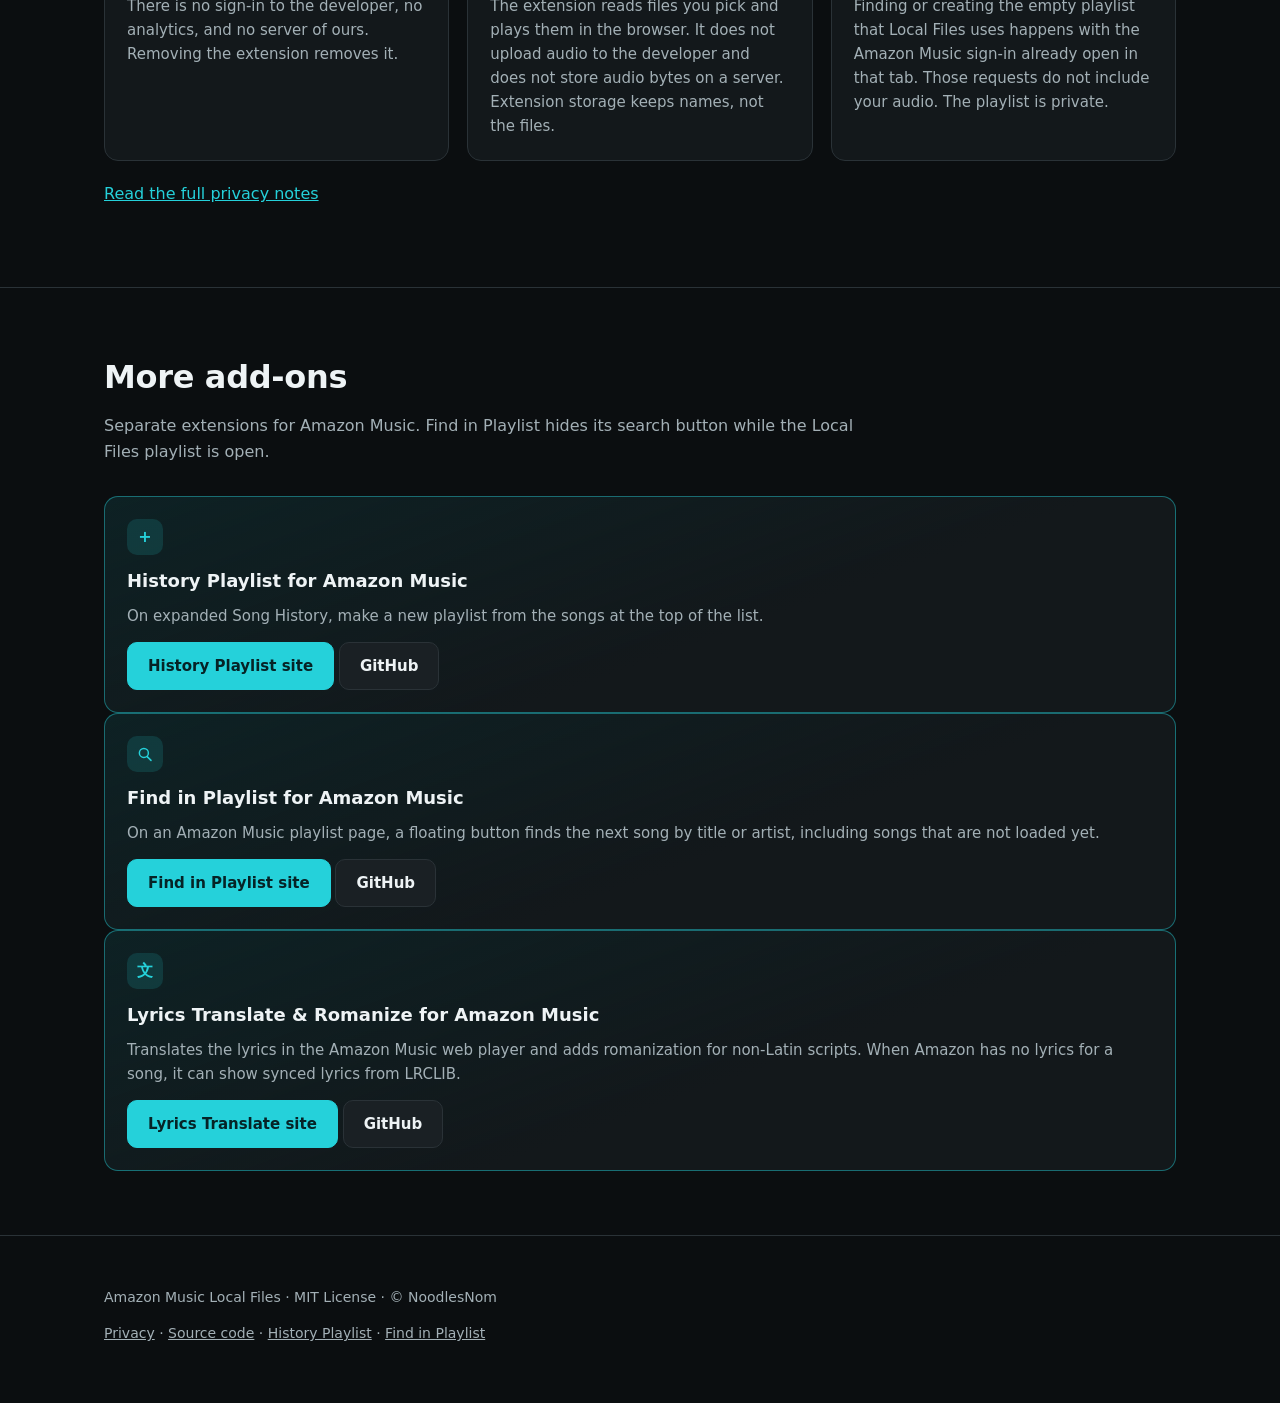
==== commit 22353476: "Make Edge install button bright" ====
--- a/docs/index.html
+++ b/docs/index.html
@@ -67,7 +67,7 @@
     <div class="grid">
       <div class="card"><h3>Microsoft Edge Add-ons</h3>
         <p>The store package and listing text are prepared. The Edge listing is under review, so there is no store page yet. When it is published later, Edge can install it in one click. Store copies do not contact GitHub.</p>
-        <p style="margin-top:14px"><a class="btn primary" href="#install" aria-disabled="true">Edge Add-ons, under review<span class="bver" data-ver="store"></span></a></p></div>
+        <p style="margin-top:14px"><a class="btn primary" href="#install">Edge Add-ons, under review<span class="bver" data-ver="store"></span></a></p></div>
       <div class="card"><h3>Load unpacked (Edge, Chrome, and other browsers)</h3>
         <ol class="steps">
           <li>Download the ZIP from the <a href="https://github.com/NoodlesNom/local-files-for-amazon-music/releases/latest">latest release</a> and unzip it (or clone the repo).</li>
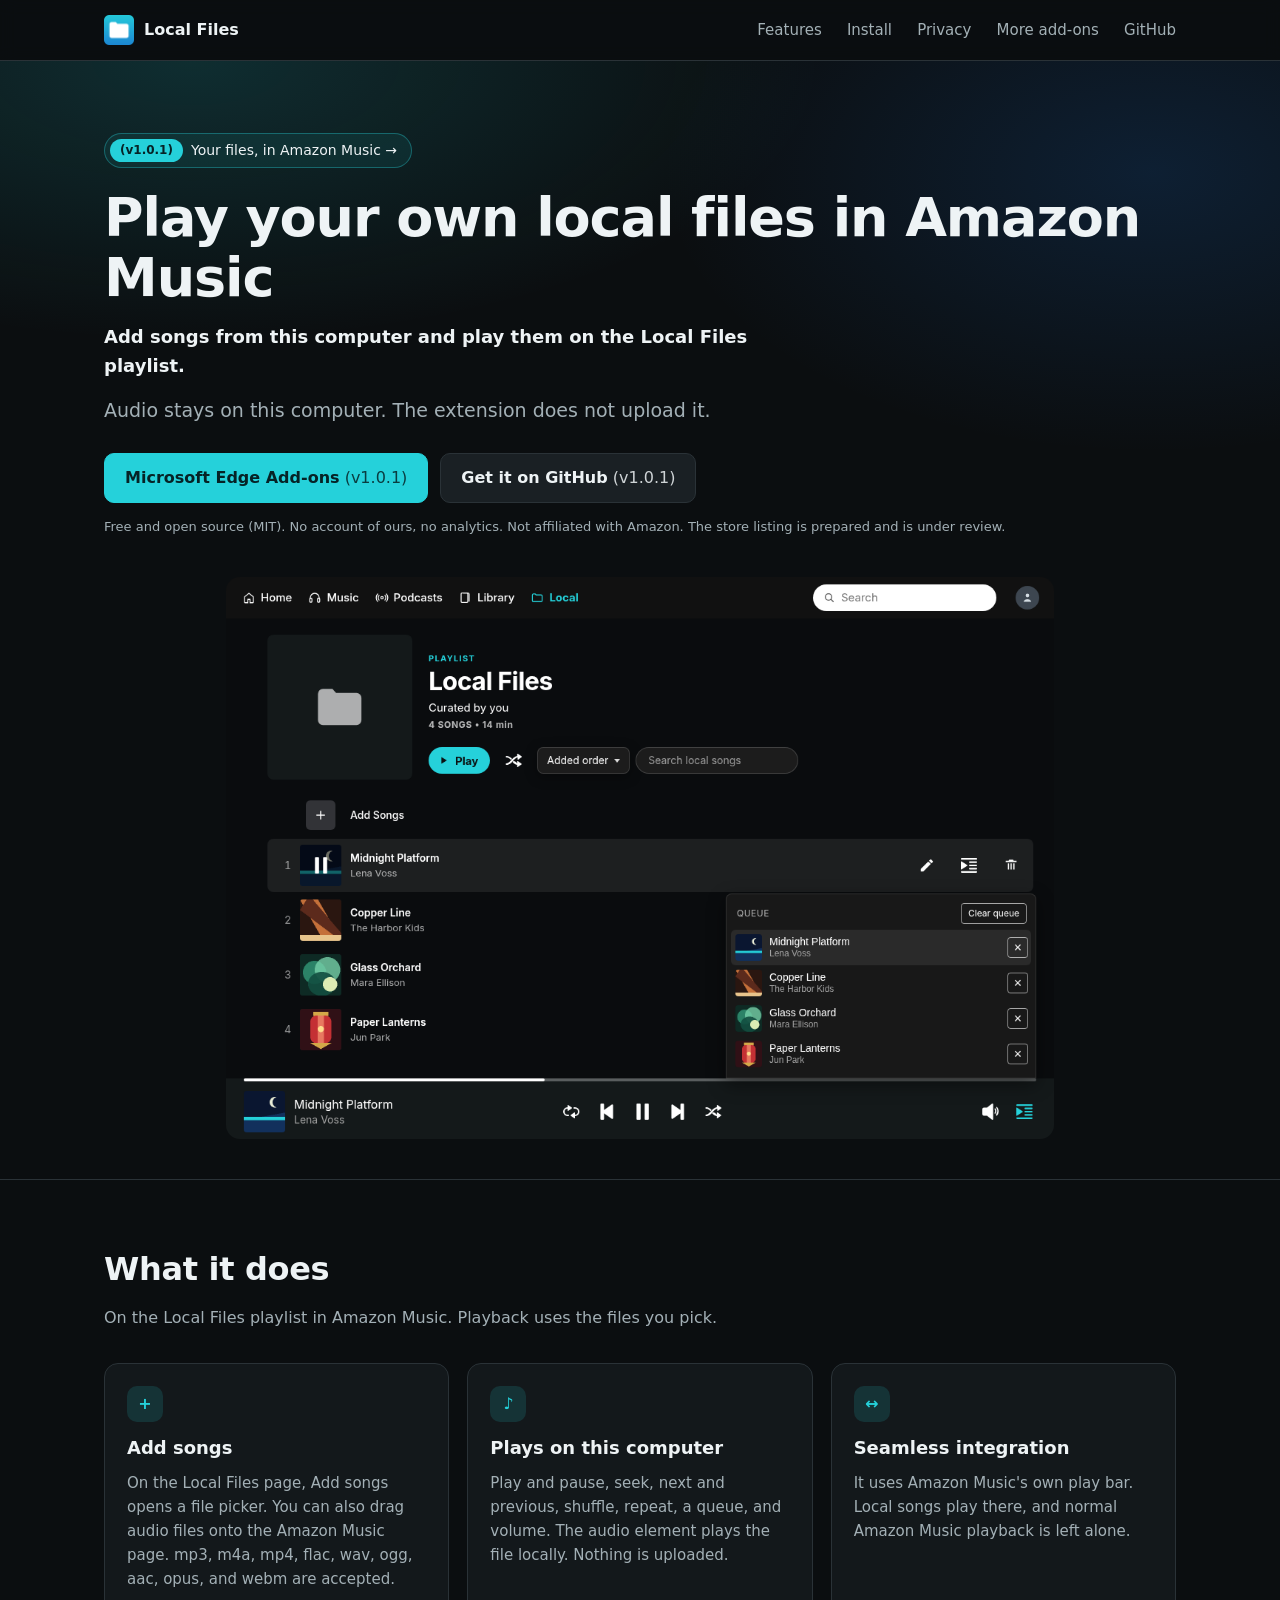
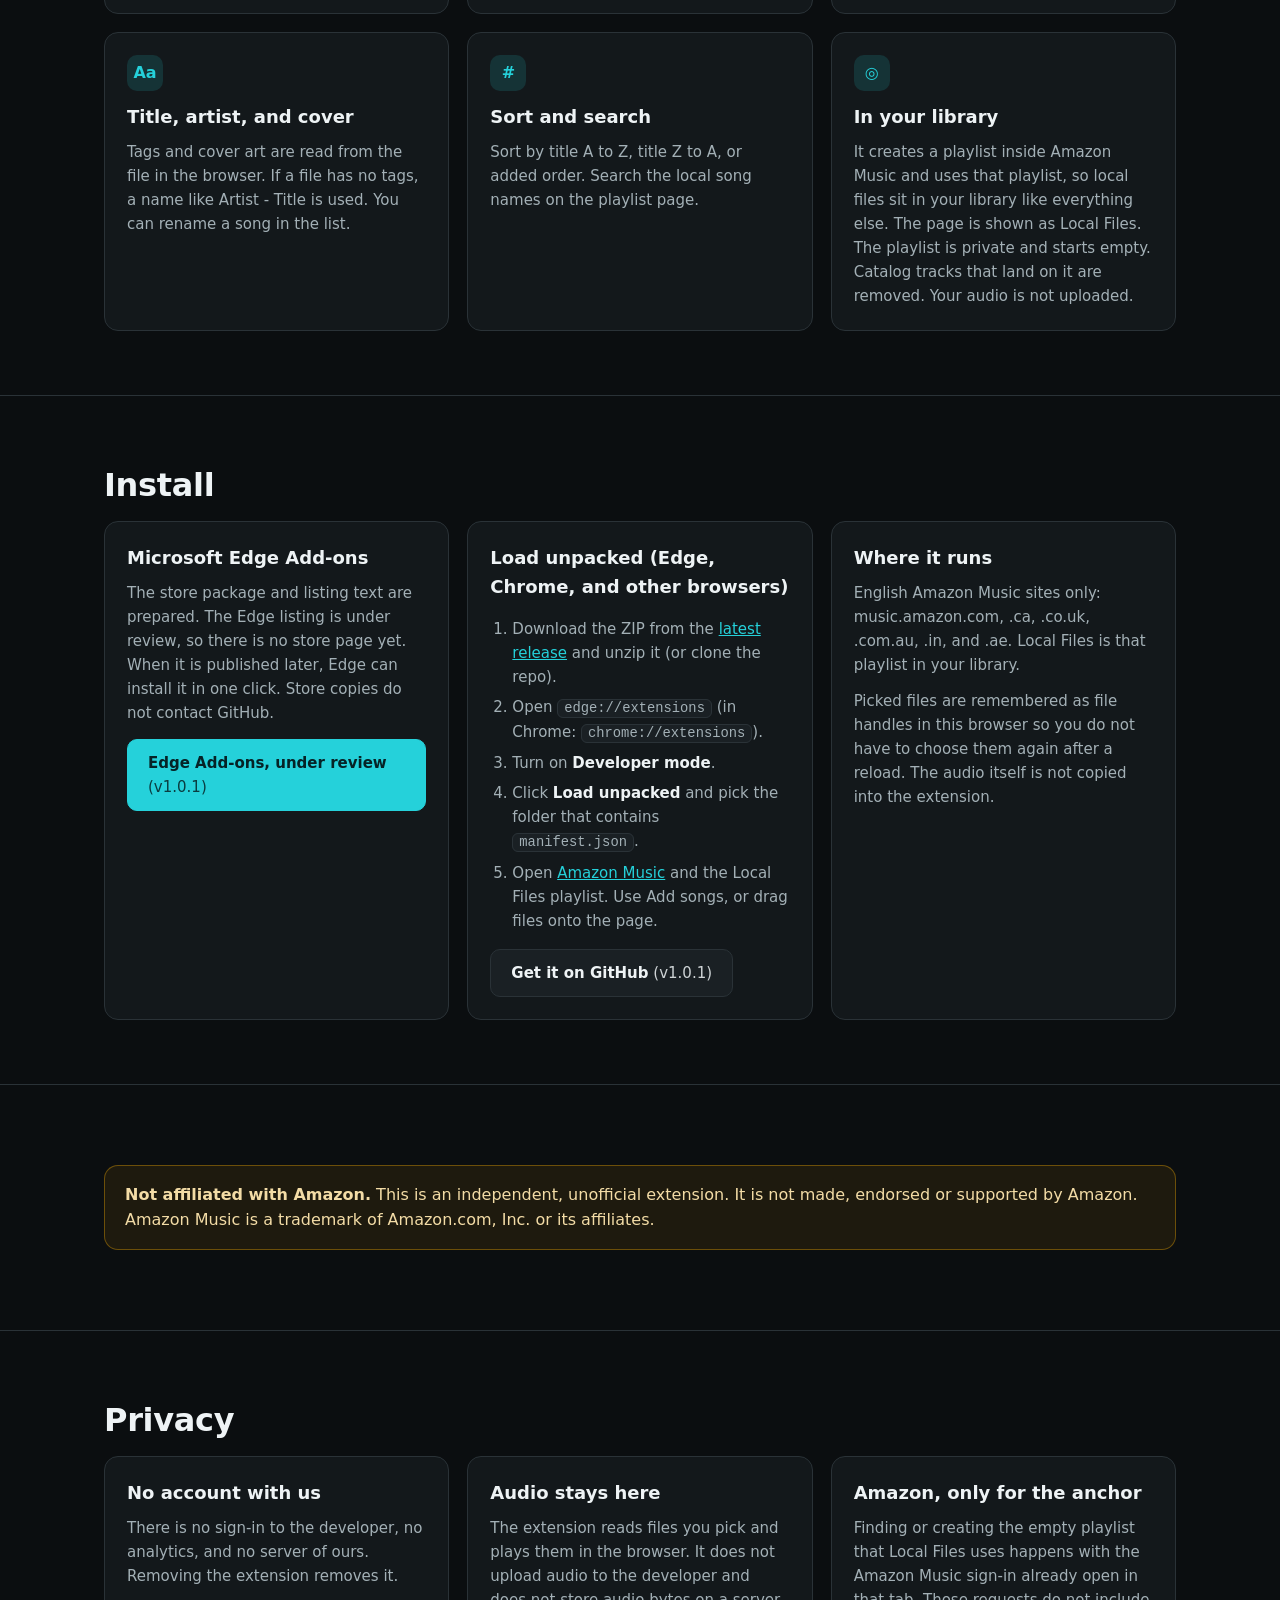
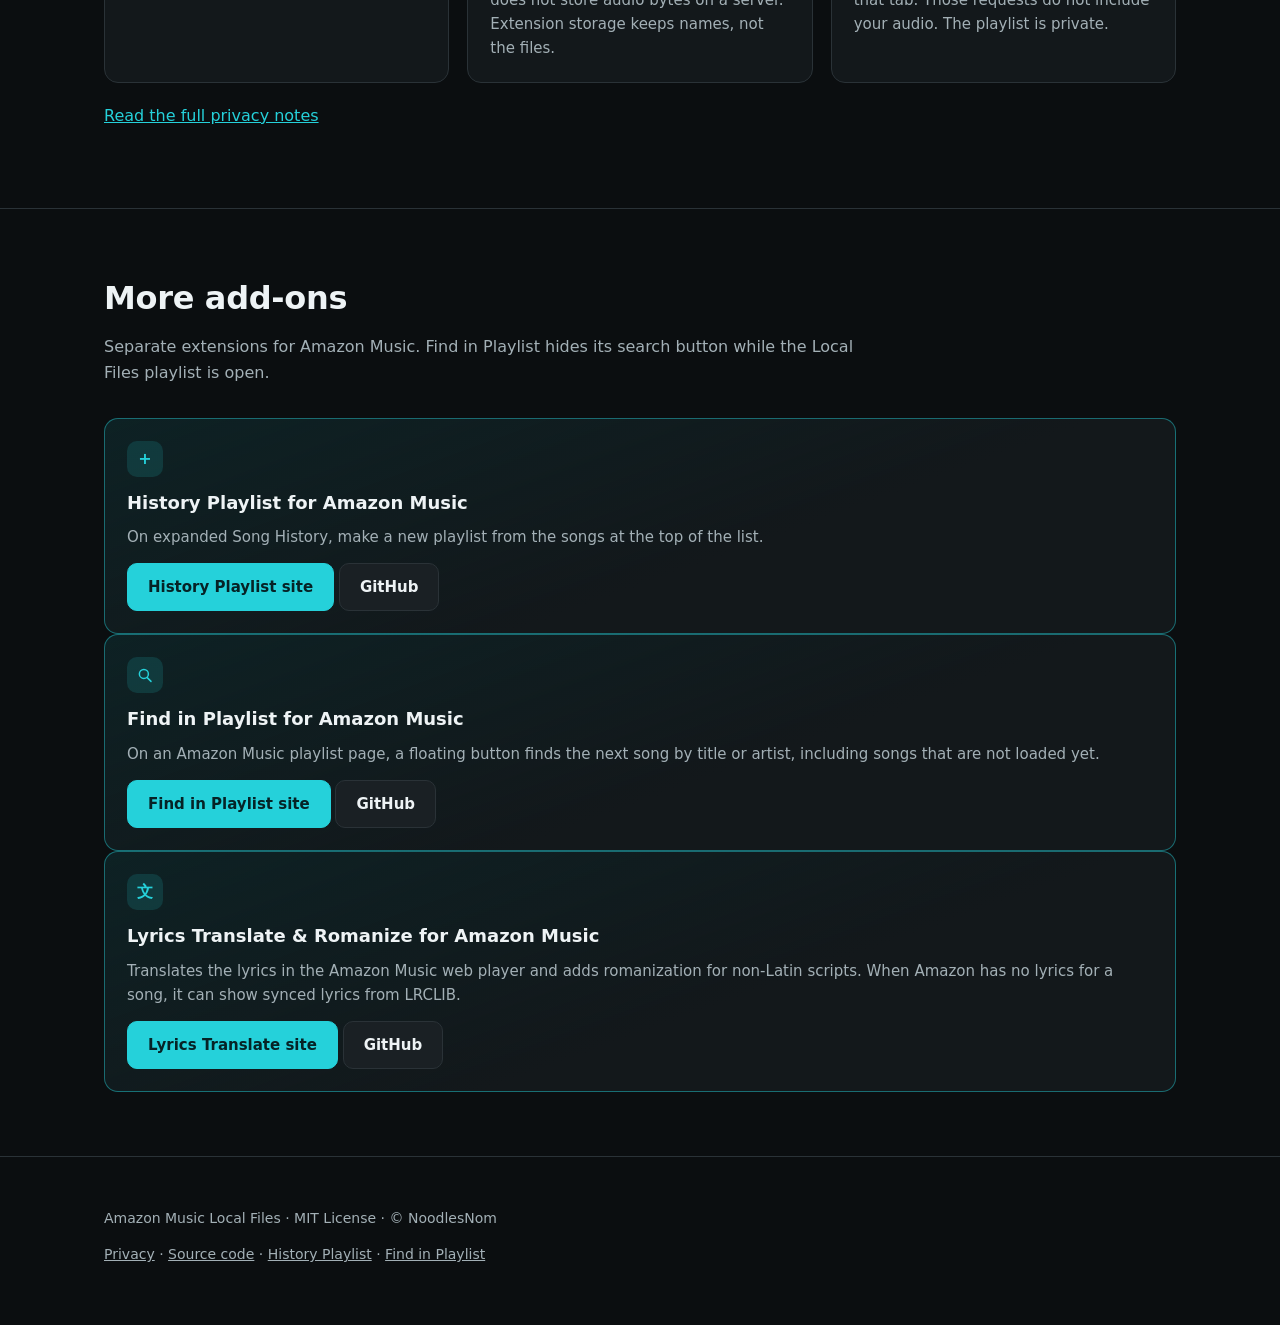
==== commit 73dfe91d: "Update the top version pill from GitHub" ====
--- a/docs/index.html
+++ b/docs/index.html
@@ -24,7 +24,7 @@
 
 <div class="hero">
   <div class="wrap">
-    <a class="pill" href="#features"><b>1.0.0</b> Your files, in Amazon Music &rarr;</a>
+    <a class="pill" href="#features"><b data-ver="github"></b> Your files, in Amazon Music &rarr;</a>
     <h1>Play your own local files in Amazon Music</h1>
     <p class="kicker">Add songs from this computer and play them on the Local Files playlist.</p>
     <p class="lead">Audio stays on this computer. The extension does not upload it.</p>
